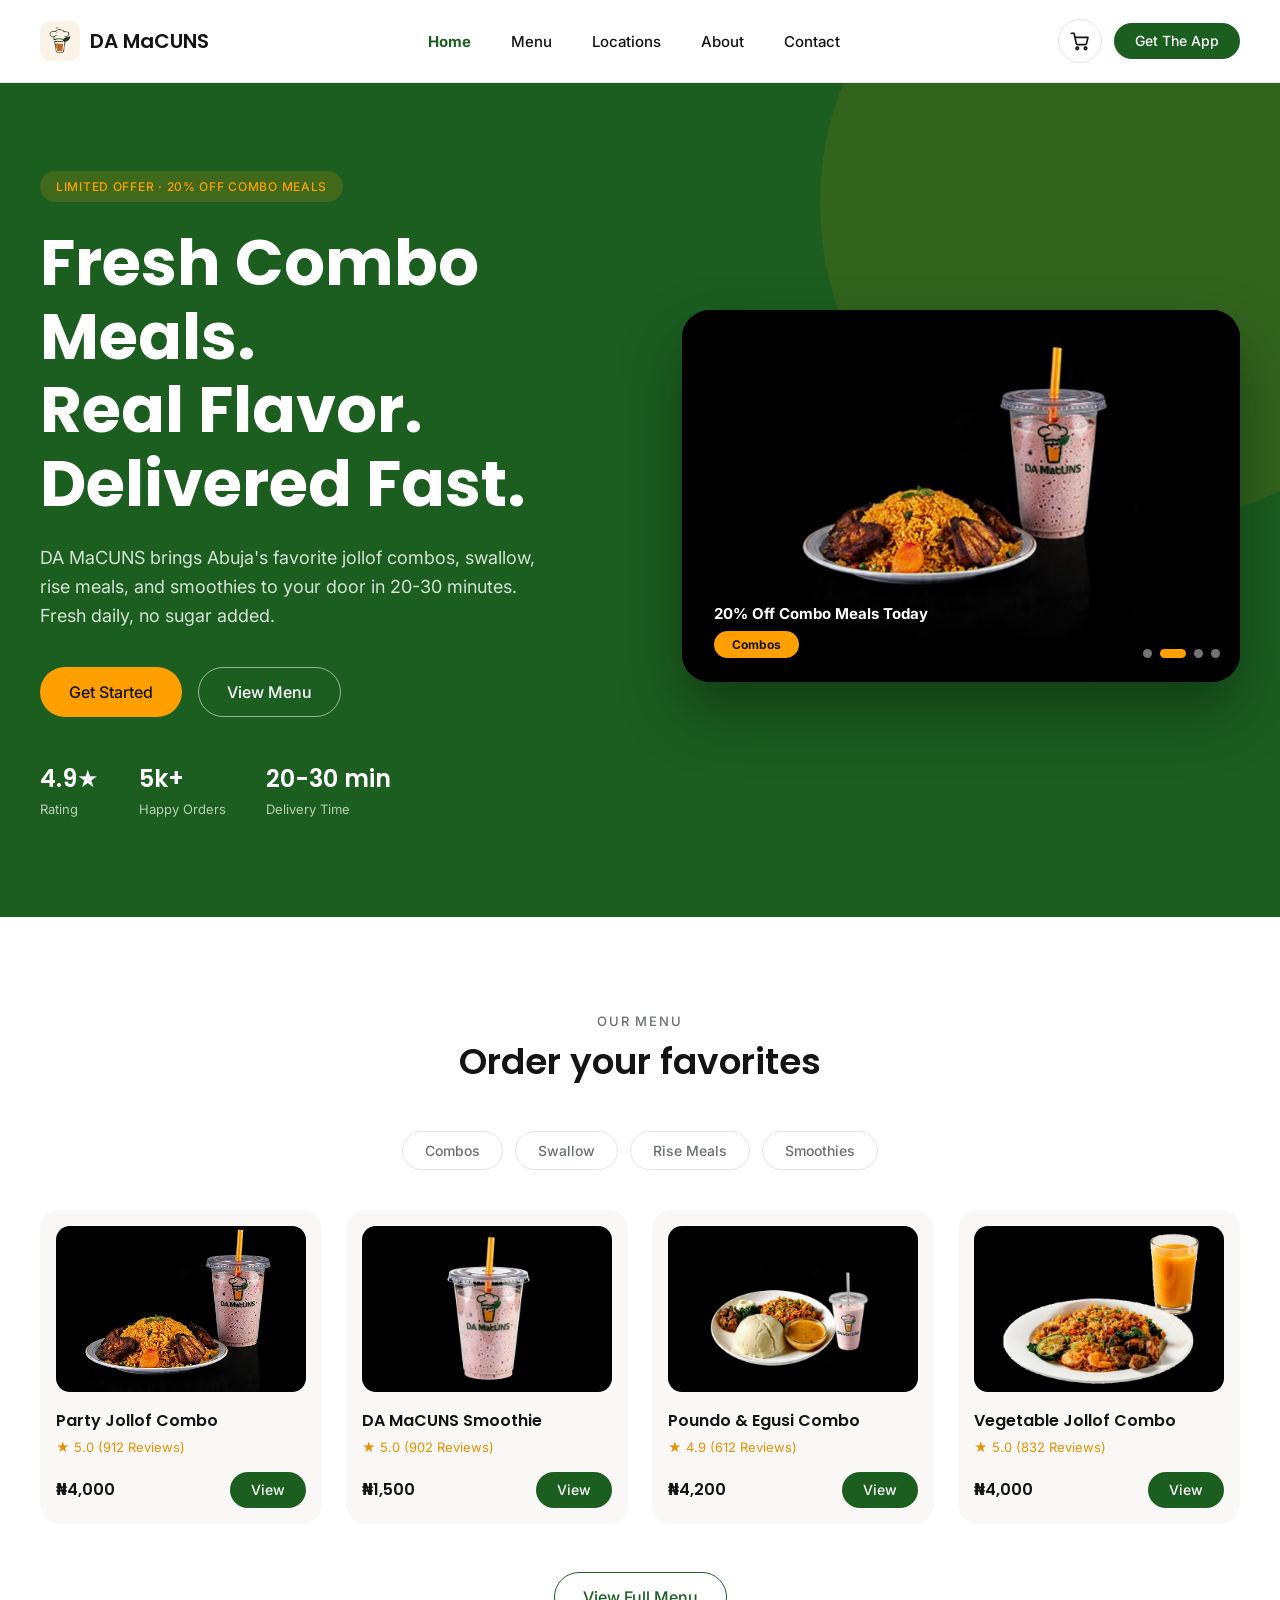
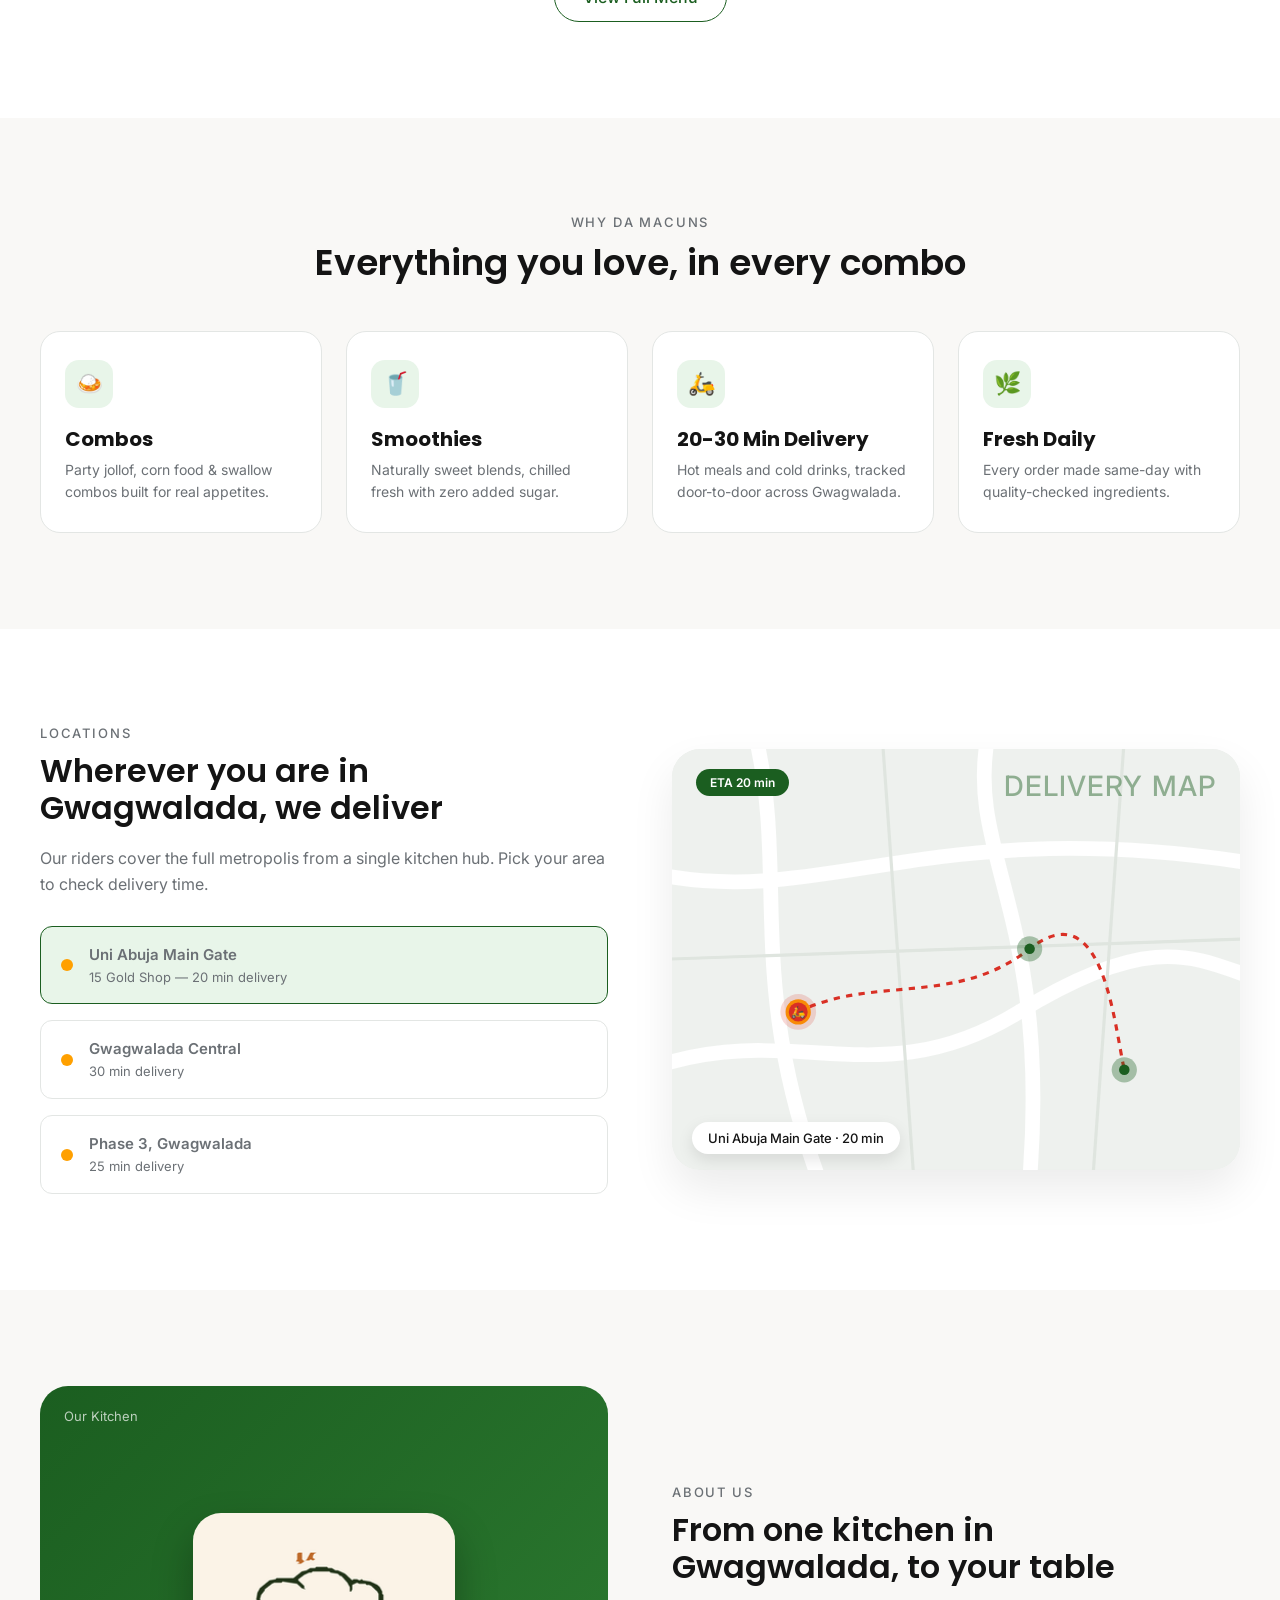
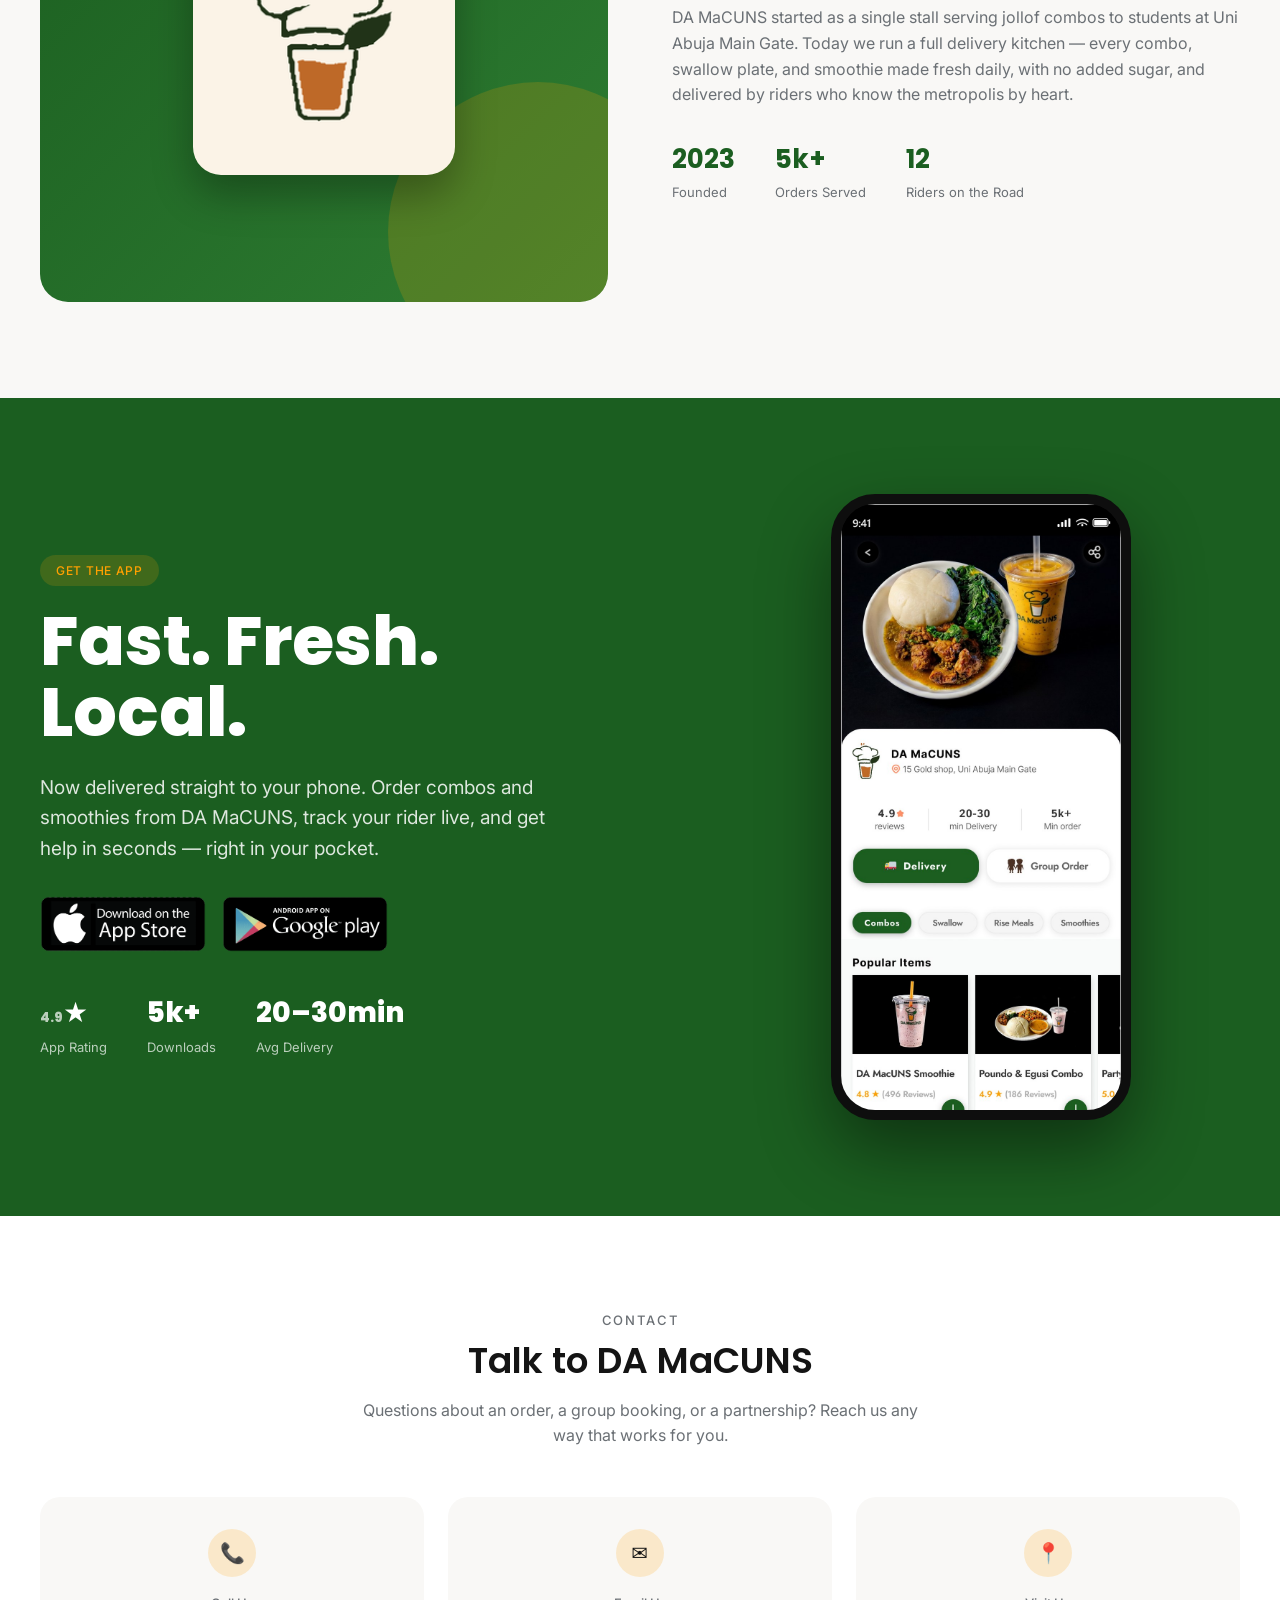
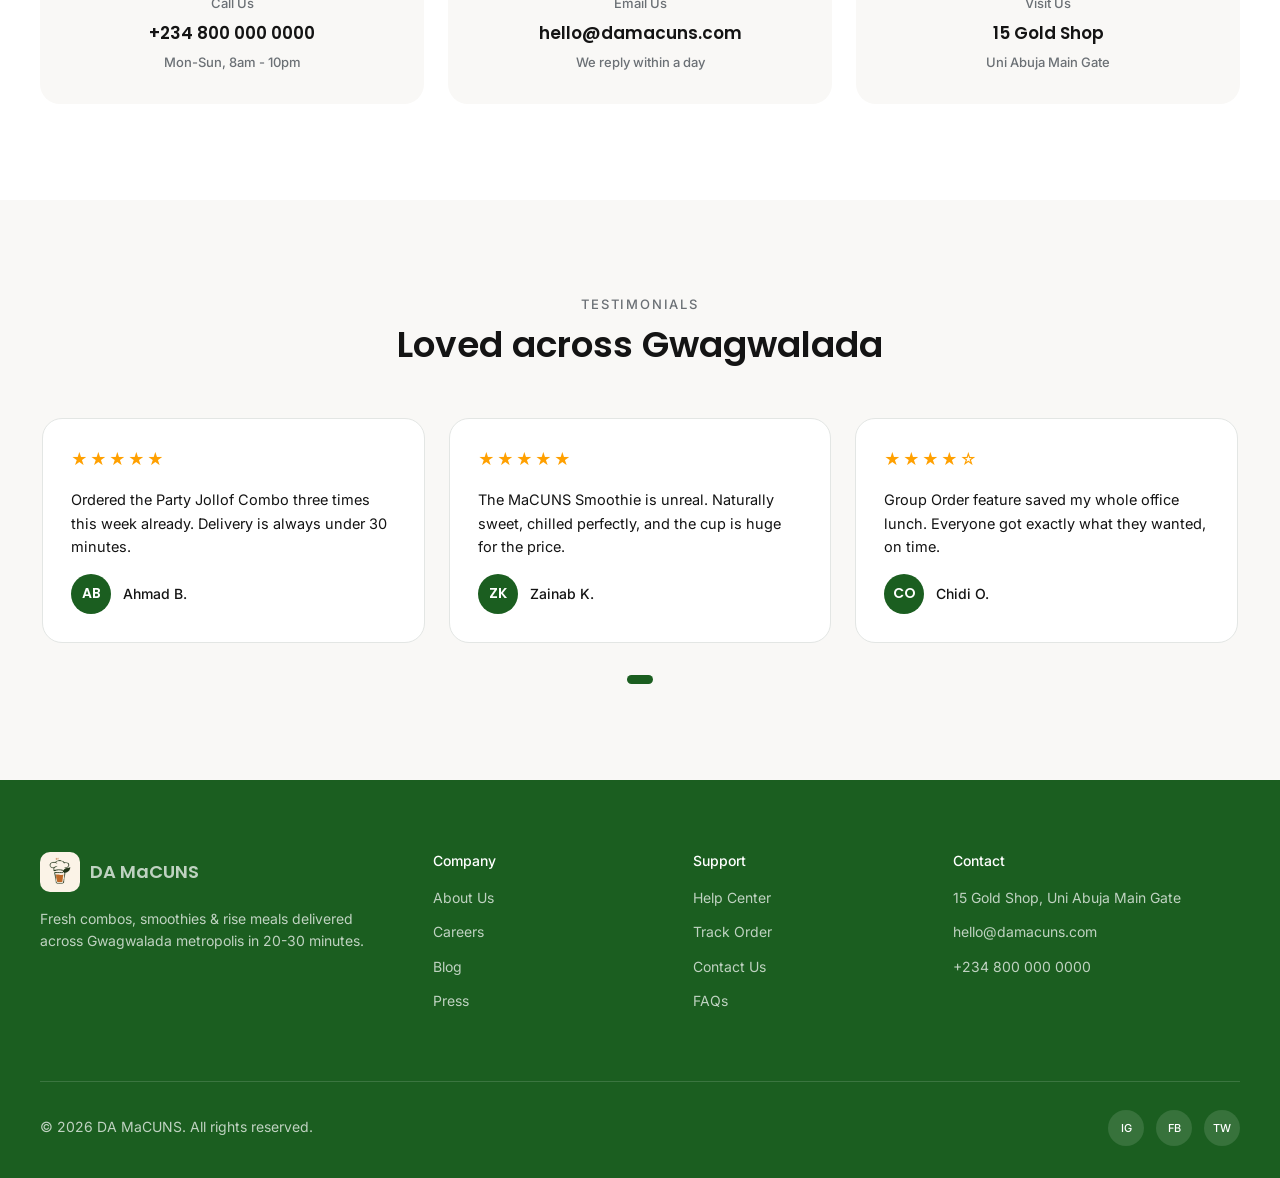
==== index.html @ 14125fd9 "DA MaCUNS Level 8 live website Co-Authored-By: Claude Opus 5.5 <noreply@anthropic.com>" ====
<!DOCTYPE html>
<html lang="en">
<head>
  <meta charset="UTF-8">
  <meta name="viewport" content="width=device-width, initial-scale=1">
  <title>DA MaCUNS | Fresh Combos. Real Flavor. Delivered Fast.</title>
  <meta name="description" content="DA MaCUNS delivers jollof combos, swallow, rice meals and smoothies across Gwagwalada in 20-30 minutes.">
  <meta property="og:title" content="DA MaCUNS | Fresh Combos. Real Flavor. Delivered Fast.">
  <meta property="og:description" content="Campus and UniAbuja Gwagwalada food and smoothie delivery.">
  <meta property="og:image" content="images/og-share.png">
  <meta name="theme-color" content="#1B5E20">
  <link rel="icon" href="images/favicon.png">
  <link rel="preconnect" href="https://fonts.googleapis.com">
  <link rel="preconnect" href="https://fonts.gstatic.com" crossorigin>
  <link href="https://fonts.googleapis.com/css2?family=Inter:wght@400;500;600;700&family=Poppins:wght@500;600;700;800&display=swap" rel="stylesheet">
  <link rel="stylesheet" href="style.css">
</head>
<body>
<a class="skip-link" href="#main">Skip to content</a>

<header class="site-header">
  <div class="container nav">
    <a class="brand" href="index.html" aria-label="DA MaCUNS home"><img src="images/logo.png" alt="" width="40" height="40">DA MaCUNS</a>
    <nav aria-label="Main">
      <ul class="nav-links" id="nav-links">
        <li><a href="index.html" aria-current="page">Home</a></li>
        <li><a href="#menu">Menu</a></li>
        <li><a href="#locations">Locations</a></li>
        <li><a href="#about">About</a></li>
        <li><a href="#contact">Contact</a></li>
      </ul>
    </nav>
    <div class="nav-actions">
      <button class="icon-btn" data-open-cart aria-label="Open cart">
        <svg viewBox="0 0 24 24" fill="none" stroke="currentColor" stroke-width="1.8" stroke-linecap="round" stroke-linejoin="round" aria-hidden="true"><circle cx="9" cy="20" r="1.4"/><circle cx="18" cy="20" r="1.4"/><path d="M2.5 3.5h3l2.4 11.2a1.5 1.5 0 0 0 1.5 1.2h8.2a1.5 1.5 0 0 0 1.5-1.1L20.7 8H6.3"/></svg>
        <span class="cart-count" data-cart-count data-zero="true">0</span>
      </button>
      <a class="btn btn-primary btn-sm btn-nav" href="#get-app">Get The App</a>
      <button class="nav-toggle" id="nav-toggle" aria-label="Open menu" aria-expanded="false" aria-controls="nav-links"><span></span><span></span><span></span></button>
    </div>
  </div>
</header>

<main id="main">
  <!-- Hero -->
  <section class="hero" id="home" aria-labelledby="hero-title">
    <div class="container hero-inner">
      <div>
        <span class="tag">Limited offer · 20% off combo meals</span>
        <h1 id="hero-title">Fresh Combo Meals.<br>Real Flavor.<br>Delivered Fast.</h1>
        <p class="lead">DA MaCUNS brings Abuja's favorite jollof combos, swallow, rise meals, and smoothies to your door in 20-30 minutes. Fresh daily, no sugar added.</p>
        <div class="cta-row">
          <a class="btn btn-amber" href="#get-app">Get Started</a>
          <a class="btn btn-ghost" href="#menu">View Menu</a>
        </div>
        <div class="stats">
          <div class="stat"><strong>4.9★</strong><span>Rating</span></div>
          <div class="stat"><strong>5k+</strong><span>Happy Orders</span></div>
          <div class="stat"><strong>20-30 min</strong><span>Delivery Time</span></div>
        </div>
      </div>
      <div class="hero-visual hero-slider" id="hero-slider" aria-roledescription="carousel" aria-label="Featured combo meals">
        <img class="slide is-active" src="images/hero-plate-clean.jpg" alt="Poundo and egusi with a DA MaCUNS smoothie" width="1184" height="830">
        <img class="slide" src="images/hero-slide-party-jollof.jpg" alt="Party jollof with a DA MaCUNS smoothie" width="1072" height="640">
        <img class="slide" src="images/hero-slide-poundo-egusi.jpg" alt="Poundo and egusi combo with a DA MaCUNS smoothie" width="1072" height="640">
        <img class="slide" src="images/hero-slide-veg-jollof.jpg" alt="Vegetable jollof with orange juice" width="1072" height="640">
        <div class="hero-caption"><strong>20% Off Combo Meals Today</strong><a class="chip-amber" href="#menu">Combos</a></div>
        <div class="hero-dots" role="group" aria-label="Choose slide"><button type="button" aria-label="Slide 1"></button><button type="button" aria-label="Slide 2"></button><button type="button" aria-label="Slide 3"></button><button type="button" aria-label="Slide 4"></button></div>
      </div>
    </div>
  </section>

  <!-- Order your favorites -->
  <section class="section" id="menu" aria-labelledby="menu-title">
    <div class="container">
      <div class="section-head reveal">
        <p class="eyebrow">Our menu</p>
        <h2 class="section-title" id="menu-title">Order your favorites</h2>
      </div>
      <div class="pills" role="group" aria-label="Filter menu by category">
        <button class="pill" data-filter="combos" aria-pressed="false">Combos</button>
        <button class="pill" data-filter="swallow" aria-pressed="false">Swallow</button>
        <button class="pill" data-filter="rice" aria-pressed="false">Rise Meals</button>
        <button class="pill" data-filter="smoothies" aria-pressed="false">Smoothies</button>
      </div>
      <div class="grid-4" id="menu-grid">
        <article class="card reveal" data-id="party-jollof">
          <div class="card-photo"><img src="images/party-jollof.jpg" alt="Party Jollof Combo" loading="lazy"></div>
          <h3>Party Jollof Combo</h3><span class="rating">5.0 (912 Reviews)</span>
          <div class="card-foot"><span class="price">₦4,000</span><button class="btn btn-primary btn-sm" data-view="party-jollof">View</button></div>
        </article>
        <article class="card reveal" data-id="smoothie">
          <div class="card-photo"><img src="images/smoothie.jpg" alt="DA MaCUNS Smoothie" loading="lazy"></div>
          <h3>DA MaCUNS Smoothie</h3><span class="rating">5.0 (902 Reviews)</span>
          <div class="card-foot"><span class="price">₦1,500</span><button class="btn btn-primary btn-sm" data-view="smoothie">View</button></div>
        </article>
        <article class="card reveal" data-id="poundo-egusi">
          <div class="card-photo"><img src="images/poundo-egusi.jpg" alt="Poundo and Egusi Combo" loading="lazy"></div>
          <h3>Poundo &amp; Egusi Combo</h3><span class="rating">4.9 (612 Reviews)</span>
          <div class="card-foot"><span class="price">₦4,200</span><button class="btn btn-primary btn-sm" data-view="poundo-egusi">View</button></div>
        </article>
        <article class="card reveal" data-id="veg-jollof">
          <div class="card-photo"><img src="images/vegetable-jollof-orange-juice.jpg" alt="Vegetable Jollof Combo" loading="lazy"></div>
          <h3>Vegetable Jollof Combo</h3><span class="rating">5.0 (832 Reviews)</span>
          <div class="card-foot"><span class="price">₦4,000</span><button class="btn btn-primary btn-sm" data-view="veg-jollof">View</button></div>
        </article>
        <article class="card extra" data-id="orange-smoothie" hidden>
          <div class="card-photo"><img src="images/orange-smoothie-placeholder.jpg" alt="DA Orange Smoothie" loading="lazy"></div>
          <h3>DA Orange Smoothie</h3><span class="rating">4.6 (580 Reviews)</span>
          <div class="card-foot"><span class="price">₦1,500</span><button class="btn btn-primary btn-sm" data-view="orange-smoothie">View</button></div>
        </article>
        <article class="card extra" data-id="smoothie-3000" hidden>
          <div class="card-photo"><img src="images/smoothie.jpg" alt="DA MaCUNS Smoothie" loading="lazy"></div>
          <h3>DA MaCUNS Smoothie</h3><span class="rating">5.0 (901 Reviews)</span>
          <div class="card-foot"><span class="price">₦3,000</span><button class="btn btn-primary btn-sm" data-view="smoothie-3000">View</button></div>
        </article>
      </div>
      <p class="empty" id="empty" hidden>No items in this category here. See the full menu for everything we serve.</p>
      <div class="more-row"><button class="btn btn-outline" id="view-all" type="button" aria-expanded="false">View Full Menu</button> <a class="btn btn-primary" id="go-menu" href="menu.html" hidden>Open Menu Page</a></div>
    </div>
  </section>

  <!-- Why DA MaCUNS -->
  <section class="section section-alt" id="why" aria-labelledby="why-title">
    <div class="container">
      <div class="section-head reveal">
        <p class="eyebrow">Why DA MaCUNS</p>
        <h2 class="section-title" id="why-title">Everything you love, in every combo</h2>
      </div>
      <div class="grid-4">
        <article class="feature reveal"><div class="icon" aria-hidden="true">🍛</div><h3>Combos</h3><p>Party jollof, corn food &amp; swallow combos built for real appetites.</p></article>
        <article class="feature reveal"><div class="icon" aria-hidden="true">🥤</div><h3>Smoothies</h3><p>Naturally sweet blends, chilled fresh with zero added sugar.</p></article>
        <article class="feature reveal"><div class="icon" aria-hidden="true">🛵</div><h3>20-30 Min Delivery</h3><p>Hot meals and cold drinks, tracked door-to-door across Gwagwalada.</p></article>
        <article class="feature reveal"><div class="icon" aria-hidden="true">🌿</div><h3>Fresh Daily</h3><p>Every order made same-day with quality-checked ingredients.</p></article>
      </div>
    </div>
  </section>

  <!-- Locations -->
  <section class="section" id="locations" aria-labelledby="loc-title">
    <div class="container split">
      <div class="reveal">
        <p class="eyebrow left">Locations</p>
        <h2 id="loc-title">Wherever you are in<br>Gwagwalada, we deliver</h2>
        <p class="copy">Our riders cover the full metropolis from a single kitchen hub. Pick your area to check delivery time.</p>
        <div class="zones" role="group" aria-label="Delivery areas">
          <button class="zone is-active" data-zone="1"><span class="dot"></span><span><strong>Uni Abuja Main Gate</strong><span>15 Gold Shop — 20 min delivery</span></span></button>
          <button class="zone" data-zone="2"><span class="dot"></span><span><strong>Gwagwalada Central</strong><span>30 min delivery</span></span></button>
          <button class="zone" data-zone="3"><span class="dot"></span><span><strong>Phase 3, Gwagwalada</strong><span>25 min delivery</span></span></button>
        </div>
      </div>
      <!-- REPLACE: this illustrated map with the delivery-map photo from Figma if you want the exact image -->
      <div class="map reveal" role="img" aria-label="Illustrated delivery map with three delivery areas">
        <svg viewBox="0 0 540 400" preserveAspectRatio="xMidYMid slice">
          <rect width="540" height="400" fill="#eef1ee"/>
          <g stroke="#fff" stroke-width="14" fill="none" stroke-linecap="round"><path d="M-10 300 C120 260 200 330 330 250 S500 200 560 220"/><path d="M80 -10 C110 120 70 220 140 410"/><path d="M300 -10 C280 100 360 160 340 410"/><path d="M-10 120 C150 150 250 60 560 110"/></g>
          <g stroke="#dfe5df" stroke-width="3" fill="none"><path d="M-10 200 L560 180"/><path d="M200 -10 L230 410"/><path d="M430 -10 L400 410"/></g>
          <path d="M120 250 C190 215 270 245 340 190 S420 260 430 305" stroke="#d93025" stroke-width="3" fill="none" stroke-dasharray="6 6"/>
          <g>
            <g class="pin" data-pin="1" transform="translate(120 250)"><circle r="12" fill="#FFA000"/><circle r="5" fill="#fff"/></g>
            <g class="pin" data-pin="2" transform="translate(340 190)"><circle r="12" fill="#1B5E20" opacity=".35"/><circle r="5" fill="#1B5E20"/></g>
            <g class="pin" data-pin="3" transform="translate(430 305)"><circle r="12" fill="#1B5E20" opacity=".35"/><circle r="5" fill="#1B5E20"/></g>
          </g>
          <g class="rider" id="rider" transform="translate(120 250)"><circle r="17" fill="#d93025" opacity=".18"/><circle r="9" fill="#d93025"/><text y="4" text-anchor="middle" font-size="11" fill="#fff">🛵</text></g>
        </svg>
        <span class="map-label">DELIVERY MAP</span>
        <span class="map-note" id="map-note">Uni Abuja Main Gate · 20 min</span>
        <span class="map-eta" id="map-eta">ETA 20 min</span>
      </div>
    </div>
  </section>

  <!-- About -->
  <section class="section section-alt" id="about" aria-labelledby="about-title">
    <div class="container split">
      <!-- REPLACE: this block with the kitchen photo from Figma (save as images/kitchen.jpg and use <img>) -->
      <div class="about-art reveal"><small>Our Kitchen</small><img src="images/logo.png" alt="DA MaCUNS logo"></div>
      <div class="reveal" data-count-wrap>
        <p class="eyebrow left">About us</p>
        <h2 id="about-title">From one kitchen in<br>Gwagwalada, to your table</h2>
        <p class="copy">DA MaCUNS started as a single stall serving jollof combos to students at Uni Abuja Main Gate. Today we run a full delivery kitchen — every combo, swallow plate, and smoothie made fresh daily, with no added sugar, and delivered by riders who know the metropolis by heart.</p>
        <div class="about-stats">
          <div><strong data-count="2023" data-from="2000">2023</strong><span>Founded</span></div>
          <div><strong data-count="5" data-suffix="k+">5k+</strong><span>Orders Served</span></div>
          <div><strong data-count="12">12</strong><span>Riders on the Road</span></div>
        </div>
      </div>
    </div>
  </section>

  <!-- Get the app -->
  <section class="app" id="get-app" aria-labelledby="app-title">
    <div class="container app-inner">
      <div data-count-wrap class="reveal">
        <span class="tag">Get the app</span>
        <h2 id="app-title">Fast. Fresh.<br>Local.</h2>
        <p class="lead">Now delivered straight to your phone. Order combos and smoothies from DA MaCUNS, track your rider live, and get help in seconds — right in your pocket.</p>
        <div class="badges">
          <a href="#get-app" data-toast="The DA MaCUNS app is launching soon. Place your order on the website for now." aria-label="Download on the App Store"><img src="images/badge-appstore.png" alt="Download on the App Store"></a>
          <a href="#get-app" data-toast="The DA MaCUNS app is launching soon. Place your order on the website for now." aria-label="Get it on Google Play"><img src="images/badge-googleplay.png" alt="Get it on Google Play"></a>
        </div>
        <div class="stats">
          <div class="stat"><strong><span data-count="4.9">4.9</span>★</strong><span>App Rating</span></div>
          <div class="stat"><strong data-count="5" data-suffix="k+">5k+</strong><span>Downloads</span></div>
          <div class="stat"><strong>20–30min</strong><span>Avg Delivery</span></div>
        </div>
      </div>
      <!-- REPLACE: images/app-screen.jpg with the "phone in hand" mockup from Figma if preferred -->
      <div class="phone reveal"><img src="images/app-screen.jpg" alt="DA MaCUNS app: restaurant screen" width="780" height="1688" loading="lazy"></div>
    </div>
  </section>

  <!-- Contact -->
  <section class="section" id="contact" aria-labelledby="contact-title">
    <div class="container">
      <div class="section-head reveal">
        <p class="eyebrow">Contact</p>
        <h2 class="section-title" id="contact-title">Talk to DA MaCUNS</h2>
        <p class="lede">Questions about an order, a group booking, or a partnership? Reach us any way that works for you.</p>
      </div>
      <div class="grid-3">
        <article class="contact-card reveal"><div class="icon" aria-hidden="true">📞</div><small>Call Us</small><a href="tel:+2348000000000">+234 800 000 0000</a><small>Mon-Sun, 8am - 10pm</small></article>
        <article class="contact-card reveal"><div class="icon" aria-hidden="true">✉️</div><small>Email Us</small><a href="mailto:hello@damacuns.com">hello@damacuns.com</a><small>We reply within a day</small></article>
        <article class="contact-card reveal"><div class="icon" aria-hidden="true">📍</div><small>Visit Us</small><a href="https://www.google.com/maps/search/?api=1&amp;query=Uni+Abuja+Main+Gate+Gwagwalada" target="_blank" rel="noopener">15 Gold Shop</a><small>Uni Abuja Main Gate</small></article>
      </div>
    </div>
  </section>

  <!-- Testimonials -->
  <section class="section section-alt" id="reviews" aria-labelledby="rev-title">
    <div class="container">
      <div class="section-head reveal">
        <p class="eyebrow">Testimonials</p>
        <h2 class="section-title" id="rev-title">Loved across Gwagwalada</h2>
      </div>
      <div class="carousel">
        <div class="track" id="track" tabindex="0" aria-label="Customer reviews">
          <figure class="review" style="margin:0"><div class="stars" aria-label="5 out of 5 stars">★★★★★</div><p>Ordered the Party Jollof Combo three times this week already. Delivery is always under 30 minutes.</p><figcaption class="who"><span class="avatar">AB</span>Ahmad B.</figcaption></figure>
          <figure class="review" style="margin:0"><div class="stars" aria-label="5 out of 5 stars">★★★★★</div><p>The MaCUNS Smoothie is unreal. Naturally sweet, chilled perfectly, and the cup is huge for the price.</p><figcaption class="who"><span class="avatar">ZK</span>Zainab K.</figcaption></figure>
          <figure class="review" style="margin:0"><div class="stars" aria-label="4 out of 5 stars">★★★★☆</div><p>Group Order feature saved my whole office lunch. Everyone got exactly what they wanted, on time.</p><figcaption class="who"><span class="avatar">CO</span>Chidi O.</figcaption></figure>
        </div>
        <div class="dots" id="dots"></div>
      </div>
    </div>
  </section>
</main>

<footer class="site-footer">
  <div class="container">
    <div class="footer-grid">
      <div>
        <a class="brand" href="index.html"><img src="images/logo.png" alt="" width="40" height="40">DA MaCUNS</a>
        <p>Fresh combos, smoothies &amp; rise meals delivered across Gwagwalada metropolis in 20-30 minutes.</p>
      </div>
      <div><h4>Company</h4><ul><li><a href="#about">About Us</a></li><li><a href="mailto:hello@damacuns.com?subject=Careers%20at%20DA%20MaCUNS">Careers</a></li><li><a href="#" data-toast="Our blog is coming soon.">Blog</a></li><li><a href="mailto:hello@damacuns.com?subject=Press%20enquiry">Press</a></li></ul></div>
      <div><h4>Support</h4><ul><li><a href="#" data-open-faq>Help Center</a></li><li><a href="#get-app" data-toast="Live order tracking is available in the app.">Track Order</a></li><li><a href="#contact">Contact Us</a></li><li><a href="#" data-open-faq>FAQs</a></li></ul></div>
      <div><h4>Contact</h4><ul><li>15 Gold Shop, Uni Abuja Main Gate</li><li><a href="mailto:hello@damacuns.com">hello@damacuns.com</a></li><li><a href="tel:+2348000000000">+234 800 000 0000</a></li></ul></div>
    </div>
    <div class="footer-bottom">
      <p>© 2026 DA MaCUNS. All rights reserved.</p>
      <div class="social" aria-label="Social media">
        <a href="#" data-toast="Our Instagram page launches with the app." aria-label="Instagram">IG</a>
        <a href="#" data-toast="Our Facebook page launches with the app." aria-label="Facebook">FB</a>
        <a href="#" data-toast="Our Twitter page launches with the app." aria-label="Twitter">TW</a>
      </div>
    </div>
  </div>
</footer>

<!-- Overlay, cart drawer, modals -->
<div class="overlay" id="overlay"></div>

<aside class="drawer" id="cart-drawer" aria-label="Your cart">
  <div class="drawer-head"><h2>Your cart</h2><button class="close-btn" data-close aria-label="Close cart">×</button></div>
  <div class="drawer-body" id="cart-body"></div>
  <div class="drawer-foot">
    <div class="row"><span>Subtotal</span><span id="cart-subtotal">₦0</span></div>
    <div class="row total"><span>Total</span><span id="cart-total">₦0</span></div>
    <button class="btn btn-primary btn-block" id="checkout-btn" disabled>Checkout</button>
    <a class="btn btn-outline btn-block" href="menu.html">Keep browsing</a>
  </div>
</aside>

<div class="modal" id="quick-view" role="dialog" aria-modal="true" aria-labelledby="qv-name">
  <button class="close-btn" data-close aria-label="Close">×</button>
  <div class="quick-photo"><img id="qv-img" src="" alt=""></div>
  <h2 id="qv-name"></h2><p class="sub" id="qv-rating"></p>
  <div class="quick-row"><span class="price" id="qv-price"></span>
    <div class="stepper" role="group" aria-label="Quantity"><button id="qv-dec" aria-label="Decrease">−</button><output id="qv-qty">1</output><button id="qv-inc" aria-label="Increase">+</button></div></div>
  <button class="btn btn-primary btn-block" id="qv-add">Add to Cart</button>
</div>

<div class="modal" id="checkout-modal" role="dialog" aria-modal="true" aria-labelledby="co-title">
  <button class="close-btn" data-close aria-label="Close">×</button>
  <form id="co-form" novalidate>
    <h2 id="co-title">Checkout</h2><p class="sub" id="co-summary"></p>
    <p class="notice">Demo checkout for the capstone: no payment is taken and no real order is placed.</p>
    <div class="field"><label for="co-name">Full name</label><input id="co-name" autocomplete="name" placeholder="Your name"><span class="err"></span></div>
    <div class="field"><label for="co-phone">Phone number</label><input id="co-phone" type="tel" autocomplete="tel" placeholder="+234 ..."><span class="err"></span></div>
    <div class="field"><label for="co-area">Delivery area</label><select id="co-area"><option value="">Choose your area</option><option value="1">Uni Abuja Main Gate</option><option value="2">Gwagwalada Central</option><option value="3">Phase 3, Gwagwalada</option></select><span class="err"></span></div>
    <button class="btn btn-primary btn-block" type="submit">Place order</button>
  </form>
  <div class="success" id="co-success" hidden>
    <div class="big" aria-hidden="true">✓</div>
    <h2>Order placed</h2>
    <p class="sub">Order <strong id="co-order"></strong> · <span id="co-paid"></span><br>Estimated delivery: <strong id="co-eta"></strong></p>
    <button class="btn btn-primary btn-block" data-close>Done</button>
  </div>
</div>

<div class="modal faq" id="faq-modal" role="dialog" aria-modal="true" aria-labelledby="faq-title">
  <button class="close-btn" data-close aria-label="Close">×</button>
  <h2 id="faq-title">Help &amp; FAQs</h2>
  <details open><summary>How fast is delivery?</summary><p>Orders arrive in 20-30 minutes across Gwagwalada.</p></details>
  <details><summary>Where do you deliver?</summary><p>Uni Abuja Main Gate (20 min), Gwagwalada Central (30 min) and Phase 3, Gwagwalada (25 min).</p></details>
  <details><summary>When are you open?</summary><p>Every day, 8am to 10pm.</p></details>
  <details><summary>How do I reach you?</summary><p>Call +234 800 000 0000 or email hello@damacuns.com. We reply within a day.</p></details>
</div>

<div class="toast" id="toast" role="status" aria-live="polite"></div>
<script src="script.js"></script>
</body>
</html>
---- style.css ----
/* DA MaCUNS website styles
   Design tokens come from the style guide: website = Poppins (headings) + Inter (body). */
:root {
  --green: #1B5E20;
  --green-dark: #154d19;
  --amber: #FFA000;
  --amber-dark: #e69100;
  --mint: #E8F5E9;
  --ink: #141414;
  --grey: #6B7075;
  --line: #E3E6E4;
  --card: #F9F8F6;
  --white: #FFFFFF;
  --radius: 16px;
  --radius-sm: 12px;
  --max: 1200px;
  --font-head: "Poppins", system-ui, sans-serif;
  --font-body: "Inter", system-ui, sans-serif;
}

*, *::before, *::after { box-sizing: border-box; }
html { scroll-behavior: smooth; scroll-padding-top: 90px; }
body { margin: 0; font-family: var(--font-body); color: var(--ink); background: var(--white); line-height: 1.6; -webkit-font-smoothing: antialiased; }
img { max-width: 100%; display: block; }
a { color: inherit; text-decoration: none; }
h1, h2, h3, h4 { font-family: var(--font-head); line-height: 1.15; margin: 0; }
p { margin: 0; }
ul { margin: 0; padding: 0; list-style: none; }
.container { width: min(100% - 48px, var(--max)); margin-inline: auto; }
.skip-link { position: absolute; left: -999px; top: 8px; background: var(--amber); color: var(--ink); padding: 8px 14px; border-radius: 8px; z-index: 200; }
.skip-link:focus { left: 8px; }
:focus-visible { outline: 3px solid var(--amber); outline-offset: 3px; }

/* ---------- Buttons (reused everywhere) ---------- */
.btn { display: inline-flex; align-items: center; justify-content: center; gap: 8px; font: 500 16px/1 var(--font-body); padding: 16px 28px; border-radius: 999px; border: 1.5px solid transparent; cursor: pointer; transition: transform .15s ease, background .2s ease, color .2s ease, border-color .2s ease; }
.btn:hover { transform: translateY(-2px); }
.btn-primary { background: var(--green); color: var(--white); }
.btn-primary:hover { background: var(--green-dark); }
.btn-amber { background: var(--amber); color: var(--ink); }
.btn-amber:hover { background: var(--amber-dark); }
.btn-ghost { background: transparent; color: var(--white); border-color: rgba(255,255,255,.55); }
.btn-ghost:hover { background: rgba(255,255,255,.12); }
.btn-outline { background: transparent; color: var(--green); border-color: var(--green); }
.btn-outline:hover { background: var(--green); color: var(--white); }
.btn-sm { padding: 10px 20px; font-size: 14px; }

/* ---------- Header ---------- */
.site-header { position: sticky; top: 0; z-index: 100; background: var(--white); border-bottom: 1px solid var(--line); }
.nav { display: flex; align-items: center; justify-content: space-between; height: 82px; gap: 24px; }
.brand { display: flex; align-items: center; gap: 10px; font: 600 20px var(--font-head); }
.brand img { width: 40px; height: 40px; border-radius: 10px; }
.nav-links { display: flex; gap: 40px; font: 500 15px var(--font-body); }
.nav-links a { color: var(--ink); padding: 6px 0; border-bottom: 2px solid transparent; }
.nav-links a:hover { color: var(--green); }
.nav-links a[aria-current="page"] { color: var(--green); font-weight: 700; }
.nav-toggle { display: none; background: none; border: 0; padding: 10px; cursor: pointer; }
.nav-toggle span { display: block; width: 24px; height: 2px; background: var(--ink); margin: 5px 0; transition: transform .2s, opacity .2s; }
.cart-pill { position: relative; display: none; }
.cart-count { display: inline-flex; min-width: 22px; height: 22px; align-items: center; justify-content: center; background: var(--amber); color: var(--ink); border-radius: 999px; font: 700 12px var(--font-body); padding: 0 6px; margin-left: 6px; }

/* ---------- Hero ---------- */
.hero { background: var(--green); color: var(--white); position: relative; overflow: hidden; }
.hero::after { content: ""; position: absolute; right: -180px; top: -200px; width: 640px; height: 640px; border-radius: 50%; background: rgba(255,160,0,.10); }
.hero-inner { display: grid; grid-template-columns: 1.05fr 1fr; gap: 56px; align-items: center; padding: 88px 0 96px; position: relative; z-index: 1; }
.tag { display: inline-block; font: 500 12px var(--font-body); letter-spacing: .06em; text-transform: uppercase; color: var(--amber); background: rgba(255,160,0,.16); padding: 8px 16px; border-radius: 999px; margin-bottom: 24px; }
.hero h1 { font-size: clamp(40px, 5.4vw, 64px); font-weight: 700; }
.hero p.lead { font-size: 18px; color: rgba(255,255,255,.82); margin: 24px 0 36px; max-width: 520px; }
.cta-row { display: flex; flex-wrap: wrap; gap: 16px; }
.stats { display: flex; gap: 40px; margin-top: 44px; }
.stat strong { display: block; font: 600 24px var(--font-head); }
.stat span { font-size: 13px; color: rgba(255,255,255,.7); }
.hero-visual { position: relative; border-radius: 28px; overflow: hidden; box-shadow: 0 30px 60px rgba(0,0,0,.35); background: #000; }
.hero-visual img { width: 100%; aspect-ratio: 1.45; object-fit: cover; }
.hero-caption { position: absolute; left: 20px; bottom: 20px; right: 20px; background: linear-gradient(180deg, transparent, rgba(0,0,0,.65)); padding: 28px 12px 4px; display: flex; flex-direction: column; align-items: flex-start; gap: 8px; }
.hero-caption strong { font: 700 15px var(--font-body); }
.chip-amber { background: var(--amber); color: var(--ink); font: 700 12px var(--font-body); padding: 6px 18px; border-radius: 999px; }

/* ---------- Sections ---------- */
section { position: relative; }
.section { padding: 96px 0; }
.section-alt { background: var(--card); }
.eyebrow { font: 500 13px var(--font-body); letter-spacing: .14em; text-transform: uppercase; color: var(--grey); text-align: center; margin-bottom: 12px; }
.section-title { font-size: clamp(28px, 3.2vw, 36px); font-weight: 600; text-align: center; max-width: 720px; margin-inline: auto; }
.section-head { margin-bottom: 48px; }
.left { text-align: left; margin-inline: 0; }

/* pills */
.pills { display: flex; flex-wrap: wrap; justify-content: center; gap: 12px; margin-bottom: 40px; }
.pill { font: 500 14px var(--font-body); padding: 10px 22px; border-radius: 999px; border: 1.5px solid var(--line); background: var(--white); color: var(--grey); cursor: pointer; transition: all .2s; }
.pill:hover { border-color: var(--green); color: var(--green); }
.pill.is-active, .pill[aria-pressed="true"] { background: var(--green); border-color: var(--green); color: var(--white); }

/* product cards */
.grid-4 { display: grid; grid-template-columns: repeat(4, 1fr); gap: 24px; }
.grid-3 { display: grid; grid-template-columns: repeat(3, 1fr); gap: 24px; }
.card { background: var(--card); border-radius: 20px; padding: 16px; display: flex; flex-direction: column; gap: 6px; transition: transform .2s, box-shadow .2s; }
.card:hover { transform: translateY(-4px); box-shadow: 0 14px 30px rgba(0,0,0,.08); }
.card-photo { background: #000; border-radius: 14px; overflow: hidden; aspect-ratio: 1.5; margin-bottom: 10px; }
.card-photo img { width: 100%; height: 100%; object-fit: cover; }
.card h3 { font-size: 16px; font-weight: 600; margin-top: 4px; }
.rating { font-size: 13px; color: var(--amber-dark); }
.rating::before { content: "★ "; }
.card-foot { display: flex; align-items: center; justify-content: space-between; margin-top: 8px; }
.price { font: 600 16px var(--font-head); }
.more-row { display: flex; justify-content: center; margin-top: 48px; }

/* features */
.feature { background: var(--white); border: 1px solid var(--line); border-radius: 20px; padding: 28px 24px; }
.feature .icon { width: 48px; height: 48px; border-radius: 14px; background: var(--mint); display: grid; place-items: center; font-size: 22px; margin-bottom: 20px; }
.feature h3 { font-size: 20px; margin-bottom: 8px; }
.feature p { color: var(--grey); font-size: 14px; }

/* locations */
.split { display: grid; grid-template-columns: 1fr 1fr; gap: 64px; align-items: center; }
.split h2 { font-size: clamp(28px, 3.2vw, 32px); font-weight: 600; }
.split p.copy { color: var(--grey); margin: 20px 0 28px; }
.zones { display: grid; gap: 16px; }
.zone { display: flex; align-items: center; gap: 16px; padding: 16px 20px; border: 1px solid var(--line); border-radius: var(--radius-sm); background: var(--white); text-align: left; width: 100%; font: inherit; cursor: pointer; transition: border-color .2s, background .2s; }
.zone:hover, .zone.is-active { border-color: var(--green); background: var(--mint); }
.dot { width: 12px; height: 12px; border-radius: 50%; background: var(--amber); flex: none; }
.zone strong { display: block; font-weight: 600; font-size: 15px; }
.zone span { font-size: 13px; color: var(--grey); }
.map { position: relative; border-radius: 28px; overflow: hidden; background: #eef1ee; aspect-ratio: 1.35; box-shadow: 0 20px 44px rgba(0,0,0,.08); }
.map svg { width: 100%; height: 100%; display: block; }
.map-label { position: absolute; top: 20px; right: 24px; font: 500 28px var(--font-body); color: var(--green); opacity: .45; letter-spacing: .04em; }
.map-note { position: absolute; left: 20px; bottom: 16px; background: var(--white); border-radius: 999px; padding: 8px 16px; font: 500 13px var(--font-body); box-shadow: 0 6px 16px rgba(0,0,0,.1); }

/* about */
.about-art { border-radius: 28px; aspect-ratio: 1.1; background: linear-gradient(135deg, var(--green), #2e7d32); display: grid; place-items: center; position: relative; overflow: hidden; }
.about-art::after { content: ""; position: absolute; width: 300px; height: 300px; border-radius: 50%; background: rgba(255,160,0,.18); right: -80px; bottom: -80px; }
.about-art img { width: 46%; border-radius: 28px; box-shadow: 0 20px 40px rgba(0,0,0,.3); position: relative; z-index: 1; }
.about-art small { position: absolute; left: 24px; top: 20px; color: rgba(255,255,255,.7); font-size: 13px; z-index: 1; }
.about-stats { display: flex; gap: 40px; margin-top: 32px; }
.about-stats strong { display: block; font: 700 26px var(--font-head); color: var(--green); }
.about-stats span { font-size: 13px; color: var(--grey); }

/* get the app */
.app { background: var(--green); color: var(--white); overflow: hidden; }
.app-inner { display: grid; grid-template-columns: 1.1fr .9fr; gap: 48px; align-items: center; padding-block: 96px; }
.app .tag { margin-bottom: 20px; }
.app h2 { font: 800 clamp(44px, 6vw, 68px)/1.05 var(--font-head); }
.app p.lead { margin: 24px 0 32px; font-size: 19px; color: rgba(255,255,255,.85); max-width: 520px; }
.badges { display: flex; flex-wrap: wrap; gap: 16px; }
.badges img { height: 56px; width: auto; border-radius: 10px; transition: transform .15s; }
.badges a:hover img { transform: translateY(-3px); }
.app .stats { margin-top: 40px; }
.app .stats strong { font: 800 28px var(--font-head); }
.phone { width: min(300px, 70%); margin-inline: auto; border: 10px solid #0e0e0e; border-radius: 44px; overflow: hidden; box-shadow: 0 30px 70px rgba(0,0,0,.45); transform: rotate(4deg); background: #000; }

/* contact + testimonials */
.contact-card { text-align: center; background: var(--card); border-radius: 20px; padding: 32px 20px; }
.contact-card .icon { width: 48px; height: 48px; border-radius: 50%; background: rgba(255,160,0,.18); display: grid; place-items: center; margin: 0 auto 16px; font-size: 20px; }
.contact-card small { display: block; color: var(--grey); font-weight: 500; font-size: 13px; }
.contact-card a, .contact-card strong { display: block; font: 600 17px var(--font-head); margin: 6px 0; }
.contact-card a:hover { color: var(--green); }
.lede { text-align: center; color: var(--grey); max-width: 560px; margin: 16px auto 0; }
.review { background: var(--white); border: 1px solid var(--line); border-radius: 20px; padding: 28px; display: flex; flex-direction: column; gap: 16px; }
.stars { color: var(--amber); letter-spacing: 2px; }
.review p { font-size: 14.5px; }
.who { display: flex; align-items: center; gap: 12px; font: 500 14px var(--font-body); margin-top: auto; }
.avatar { width: 40px; height: 40px; border-radius: 50%; background: var(--green); color: var(--white); display: grid; place-items: center; font: 600 14px var(--font-head); }

/* footer */
.site-footer { background: var(--green); color: var(--white); padding: 72px 0 32px; }
.footer-grid { display: grid; grid-template-columns: 1.6fr 1fr 1fr 1.3fr; gap: 40px; }
.site-footer .brand { margin-bottom: 16px; font-size: 18px; }
.site-footer p, .site-footer li, .site-footer a { font-size: 14px; color: rgba(255,255,255,.72); }
.site-footer h4 { font: 500 14px var(--font-body); margin-bottom: 18px; color: var(--white); }
.site-footer li { margin-bottom: 12px; }
.site-footer a:hover { color: var(--amber); }
.footer-bottom { display: flex; justify-content: space-between; align-items: center; gap: 16px; margin-top: 56px; padding-top: 28px; border-top: 1px solid rgba(255,255,255,.14); }
.social { display: flex; gap: 12px; }
.social a { width: 36px; height: 36px; border-radius: 50%; background: rgba(255,255,255,.12); display: grid; place-items: center; font: 500 11px var(--font-body); color: var(--white); }
.social a:hover { background: var(--amber); color: var(--ink); }

/* Menu page */
.page-hero { background: var(--green); color: var(--white); padding: 56px 0 64px; }
.page-hero-inner { display: grid; grid-template-columns: 1.2fr 1fr; gap: 40px; align-items: center; }
.page-hero h1 { font-size: clamp(36px, 5vw, 56px); font-weight: 700; margin: 20px 0 12px; }
.page-hero p { color: rgba(255,255,255,.82); }
.search { display: flex; align-items: center; gap: 12px; background: var(--white); border-radius: 999px; padding: 4px 20px; }
.search input { flex: 1; border: 0; outline: 0; font: 400 15px var(--font-body); padding: 14px 0; background: transparent; }
.search-ico { color: var(--grey); }
.page-hero .stats { margin-top: 28px; gap: 32px; }
.toolbar { display: flex; align-items: center; justify-content: space-between; gap: 16px; margin-bottom: 32px; flex-wrap: wrap; }
.toolbar .pills { margin: 0 auto; }
.count { font-size: 14px; color: var(--grey); min-width: 90px; text-align: right; }
.empty { text-align: center; color: var(--grey); padding: 48px 0; }
.band { background: var(--green); color: var(--white); border-radius: 24px; padding: 40px 48px; display: flex; align-items: center; justify-content: space-between; gap: 32px; flex-wrap: wrap; margin-top: 72px; }
.band h2 { font-size: 28px; font-weight: 700; }
.band p { color: rgba(255,255,255,.8); font-size: 15px; margin-top: 4px; }
.toast { position: fixed; left: 50%; bottom: 28px; transform: translate(-50%, 24px); background: var(--ink); color: var(--white); padding: 14px 22px; border-radius: 999px; font: 500 14px var(--font-body); opacity: 0; pointer-events: none; transition: all .25s; z-index: 300; }
.toast.show { opacity: 1; transform: translate(-50%, 0); }

/* reveal on scroll */
.reveal { opacity: 0; transform: translateY(20px); transition: opacity .6s ease, transform .6s ease; }
.reveal.in { opacity: 1; transform: none; }
@media (prefers-reduced-motion: reduce) { html { scroll-behavior: auto; } .reveal { opacity: 1; transform: none; transition: none; } .btn, .card { transition: none; } }

/* ---------- Tablet ---------- */
@media (max-width: 1024px) {
  .grid-4 { grid-template-columns: repeat(2, 1fr); }
  .footer-grid { grid-template-columns: 1fr 1fr; }
  .hero-inner, .split, .app-inner, .page-hero-inner { grid-template-columns: 1fr; gap: 40px; }
  .hero-inner { padding: 64px 0; }
  .split .order-last { order: 2; }
  .phone { transform: none; }
}
/* ---------- Mobile ---------- */
@media (max-width: 720px) {
  .container { width: min(100% - 32px, var(--max)); }
  .nav { height: 70px; }
  .nav-toggle { display: block; }
  .nav-links { position: absolute; left: 0; right: 0; top: 70px; flex-direction: column; gap: 0; background: var(--white); border-bottom: 1px solid var(--line); padding: 8px 16px 20px; display: none; }
  .nav-links.open { display: flex; }
  .nav-links a { padding: 14px 4px; border-bottom: 1px solid var(--line); }
  .nav .btn-nav { display: none; }
  .section { padding: 64px 0; }
  .grid-3, .grid-4 { grid-template-columns: 1fr; }
  .stats { gap: 24px; flex-wrap: wrap; }
  .footer-grid { grid-template-columns: 1fr; }
  .footer-bottom { flex-direction: column; align-items: flex-start; }
  .band { padding: 28px 24px; }
  .toolbar .pills { margin: 0; justify-content: flex-start; }
}

/* =====================================================================
   v2 additions: cart drawer, modals, overlay, carousel, map extras
   ===================================================================== */
img { height: auto; }
body { overflow-x: clip; }
.site-header.scrolled { box-shadow: 0 6px 20px rgba(0,0,0,.08); }
.nav-actions { display: flex; align-items: center; gap: 12px; }
.icon-btn { position: relative; width: 44px; height: 44px; border-radius: 50%; border: 1.5px solid var(--line); background: var(--white); color: var(--ink); display: grid; place-items: center; cursor: pointer; transition: border-color .2s, color .2s; }
.icon-btn:hover { border-color: var(--green); color: var(--green); }
.icon-btn svg { width: 22px; height: 22px; display: block; }
.icon-btn .cart-count { position: absolute; top: -6px; right: -6px; margin: 0; min-width: 20px; height: 20px; font-size: 11px; }
.cart-count[data-zero="true"] { display: none; }
.cart-count.bump { animation: bump .35s ease; }
@keyframes bump { 50% { transform: scale(1.35); } }

/* overlay */
.overlay { position: fixed; inset: 0; background: rgba(0,0,0,.5); opacity: 0; visibility: hidden; transition: opacity .25s, visibility .25s; z-index: 200; }
.overlay.show { opacity: 1; visibility: visible; }

/* drawer */
.drawer { position: fixed; top: 0; right: 0; height: 100%; width: min(420px, 100%); background: var(--white); z-index: 210; display: flex; flex-direction: column; transform: translateX(100%); visibility: hidden; transition: transform .3s ease, visibility .3s; box-shadow: -12px 0 40px rgba(0,0,0,.15); }
.drawer.open { transform: none; visibility: visible; }
.drawer-head { display: flex; align-items: center; justify-content: space-between; padding: 20px 24px; border-bottom: 1px solid var(--line); }
.drawer-head h2 { font-size: 22px; }
.drawer-body { flex: 1; overflow-y: auto; padding: 8px 24px; }
.drawer-foot { padding: 20px 24px 24px; border-top: 1px solid var(--line); display: grid; gap: 12px; background: var(--card); }
.row { display: flex; justify-content: space-between; font-size: 15px; color: var(--grey); }
.row.total { font: 600 18px var(--font-head); color: var(--ink); }
.btn-block { width: 100%; }
.btn:disabled { opacity: .45; cursor: not-allowed; transform: none; }
.close-btn { width: 40px; height: 40px; border-radius: 50%; border: 0; background: var(--card); font-size: 24px; line-height: 1; cursor: pointer; color: var(--ink); display: grid; place-items: center; }
.close-btn:hover { background: var(--mint); color: var(--green); }
.cart-empty { text-align: center; color: var(--grey); padding: 64px 12px; font-size: 14px; }
.cart-empty strong { display: block; color: var(--ink); font: 600 18px var(--font-head); margin-bottom: 6px; }
.cart-item { display: grid; grid-template-columns: 64px 1fr auto; gap: 4px 14px; align-items: center; padding: 16px 0; border-bottom: 1px solid var(--line); }
.cart-item img { width: 64px; height: 64px; object-fit: cover; border-radius: 12px; background: #000; grid-row: span 2; }
.cart-item h3 { font: 600 14px var(--font-head); }
.cart-item .price { font-size: 14px; color: var(--green); }
.remove-link { grid-column: 2 / 4; justify-self: start; background: none; border: 0; padding: 0; font: 500 12px var(--font-body); color: var(--grey); text-decoration: underline; cursor: pointer; }
.remove-link:hover { color: #D32F2F; }

/* quantity stepper */
.stepper { display: inline-flex; align-items: center; border: 1.5px solid var(--line); border-radius: 999px; overflow: hidden; background: var(--white); }
.stepper button { width: 34px; height: 34px; border: 0; background: transparent; font-size: 18px; cursor: pointer; color: var(--green); }
.stepper button:hover { background: var(--mint); }
.stepper output { min-width: 28px; text-align: center; font: 600 14px var(--font-body); }

/* modals */
.modal { position: fixed; left: 50%; top: 50%; width: min(460px, calc(100% - 32px)); max-height: 90vh; overflow-y: auto; background: var(--white); border-radius: 24px; padding: 28px; z-index: 220; opacity: 0; visibility: hidden; transform: translate(-50%, -46%) scale(.97); transition: opacity .25s, transform .25s, visibility .25s; box-shadow: 0 30px 80px rgba(0,0,0,.3); }
.modal.open { opacity: 1; visibility: visible; transform: translate(-50%, -50%); }
.modal > .close-btn { position: absolute; top: 14px; right: 14px; z-index: 2; }
.modal h2 { font-size: 24px; margin-bottom: 6px; }
.sub { color: var(--grey); font-size: 14px; }
.quick-photo { background: #000; border-radius: 16px; overflow: hidden; aspect-ratio: 1.5; margin: 8px 0 18px; }
.quick-photo img { width: 100%; height: 100%; object-fit: cover; }
.quick-row { display: flex; align-items: center; justify-content: space-between; margin: 18px 0; }
.quick-row .price { font-size: 22px; color: var(--green); }
.notice { background: var(--mint); color: var(--green); border-radius: 12px; padding: 10px 14px; font-size: 13px; margin: 14px 0; }
.field { display: grid; gap: 6px; margin-bottom: 14px; }
.field label { font: 500 13px var(--font-body); }
.field input, .field select { font: 400 15px var(--font-body); padding: 13px 14px; border: 1.5px solid var(--line); border-radius: 12px; background: var(--white); width: 100%; }
.field input:focus, .field select:focus { outline: 0; border-color: var(--green); }
.field.invalid input, .field.invalid select { border-color: #D32F2F; }
.err { color: #D32F2F; font-size: 12px; min-height: 0; }
.success { text-align: center; padding: 12px 0; }
.success[hidden], [hidden] { display: none !important; }
.success .big { width: 64px; height: 64px; margin: 0 auto 16px; border-radius: 50%; background: var(--green); color: var(--white); display: grid; place-items: center; font-size: 32px; }
.success p { margin: 8px 0 20px; }
.faq details { border-bottom: 1px solid var(--line); padding: 14px 0; }
.faq summary { font-weight: 600; cursor: pointer; }
.faq details p { color: var(--grey); font-size: 14px; margin-top: 8px; }

/* phone image keeps its ratio */
.phone img { width: 100%; height: auto; display: block; }

/* map extras */
.map-eta { position: absolute; top: 20px; left: 24px; background: var(--green); color: var(--white); border-radius: 999px; padding: 6px 14px; font: 600 12px var(--font-body); }
.rider { transition: transform .6s ease; }

/* testimonials carousel */
.carousel { position: relative; }
.track { display: flex; gap: 24px; overflow-x: auto; scroll-snap-type: x mandatory; scrollbar-width: none; padding: 4px 2px 12px; position: relative; }
.track::-webkit-scrollbar { display: none; }
.track > * { flex: 0 0 calc((100% - 48px) / 3); scroll-snap-align: start; }
.dots { display: flex; justify-content: center; gap: 8px; margin-top: 20px; }
.dots button { width: 9px; height: 9px; padding: 0; border: 0; border-radius: 999px; background: var(--line); cursor: pointer; transition: width .25s, background .25s; }
.dots button.on { width: 26px; background: var(--green); }
.dots button[hidden] { display: none; }
@media (max-width: 1024px) { .track > * { flex-basis: calc((100% - 24px) / 2); } }
@media (max-width: 720px) {
  .track > * { flex-basis: 100%; }
  .modal { padding: 22px; }
  .nav-actions { gap: 8px; }
}

/* hero image slider */
.hero-slider { aspect-ratio: 1.5; }
.hero-slider .slide { position: absolute; inset: 0; width: 100%; height: 100%; aspect-ratio: auto; object-fit: cover; opacity: 0; transform: scale(1.05); transition: opacity .9s ease, transform 5s ease; }
.hero-slider .slide.is-active { opacity: 1; transform: scale(1); }
.hero-slider .hero-caption { z-index: 2; }
.hero-dots { position: absolute; right: 20px; bottom: 24px; z-index: 3; display: flex; gap: 8px; }
.hero-dots button { width: 9px; height: 9px; padding: 0; border: 0; border-radius: 999px; background: rgba(255,255,255,.45); cursor: pointer; transition: width .25s, background .25s; }
.hero-dots button.on { width: 26px; background: var(--amber); }
@media (prefers-reduced-motion: reduce) { .hero-slider .slide { transition: none; transform: none; } }
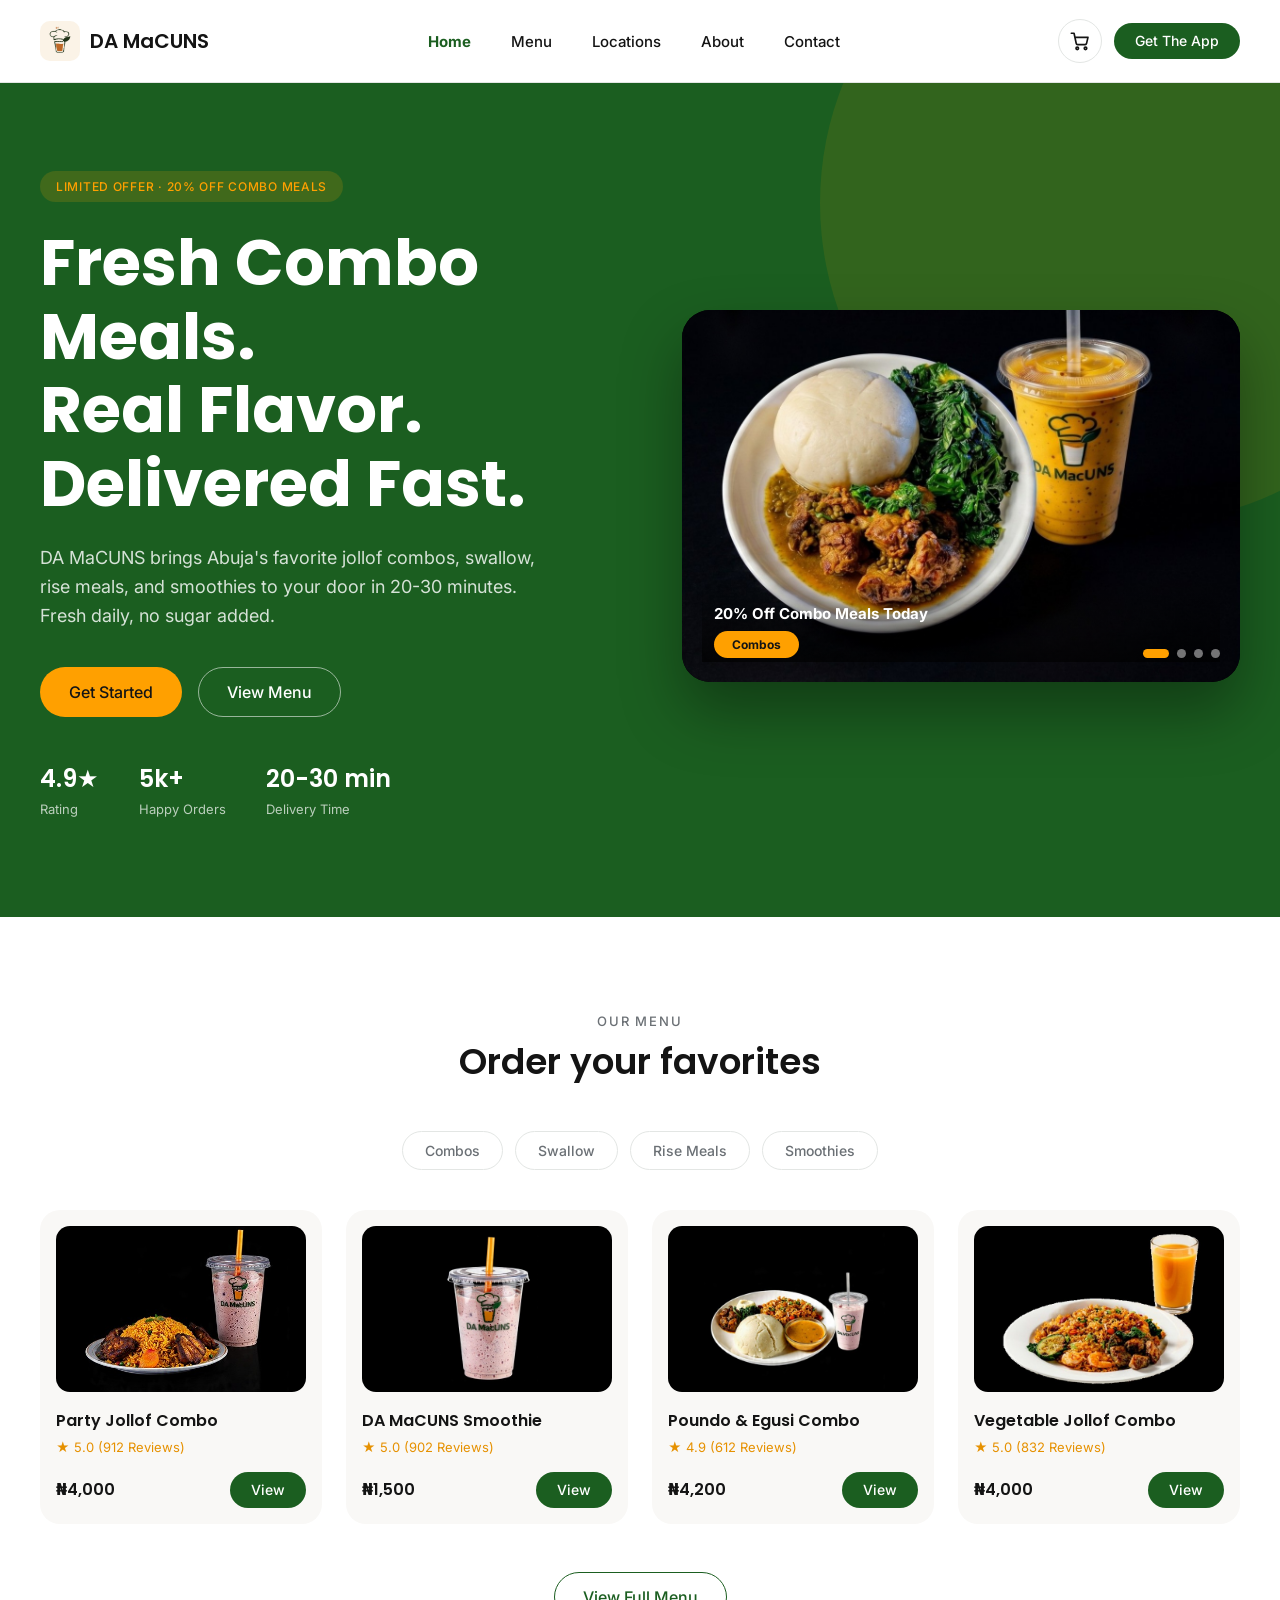
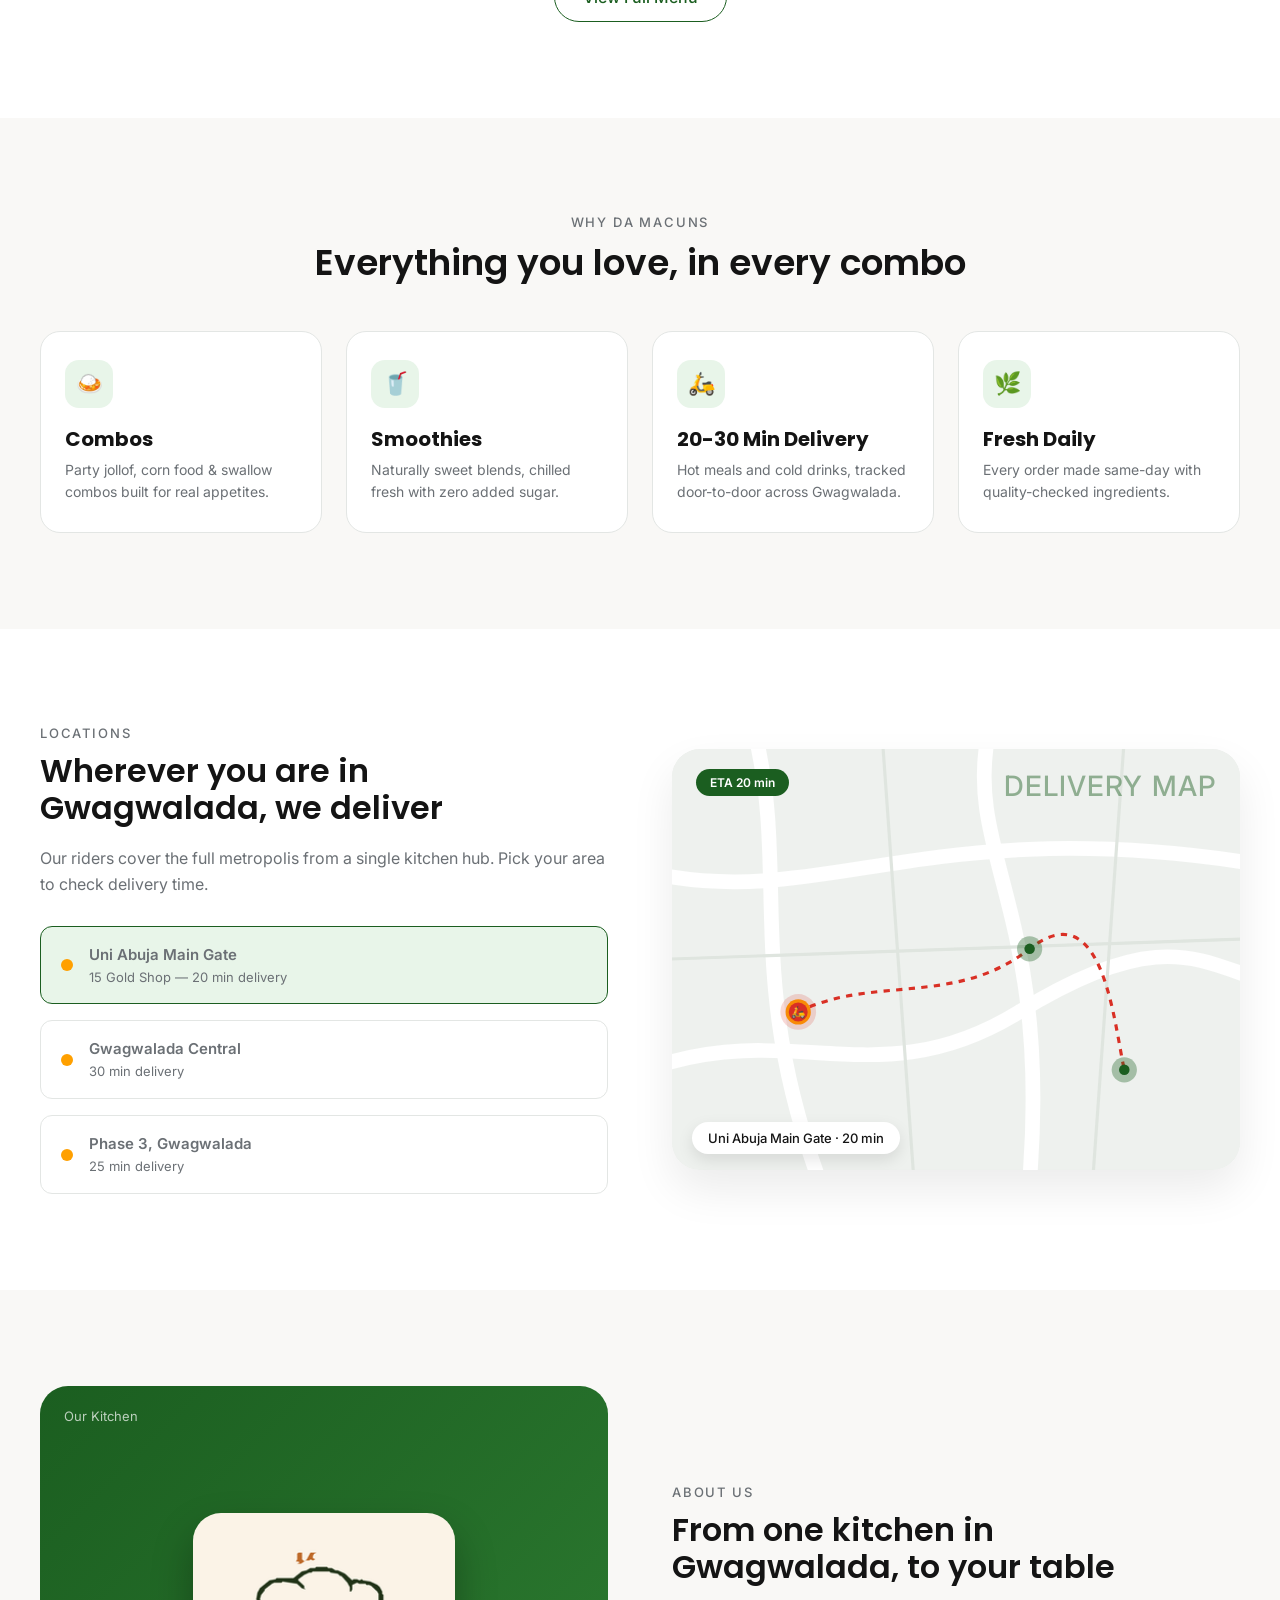
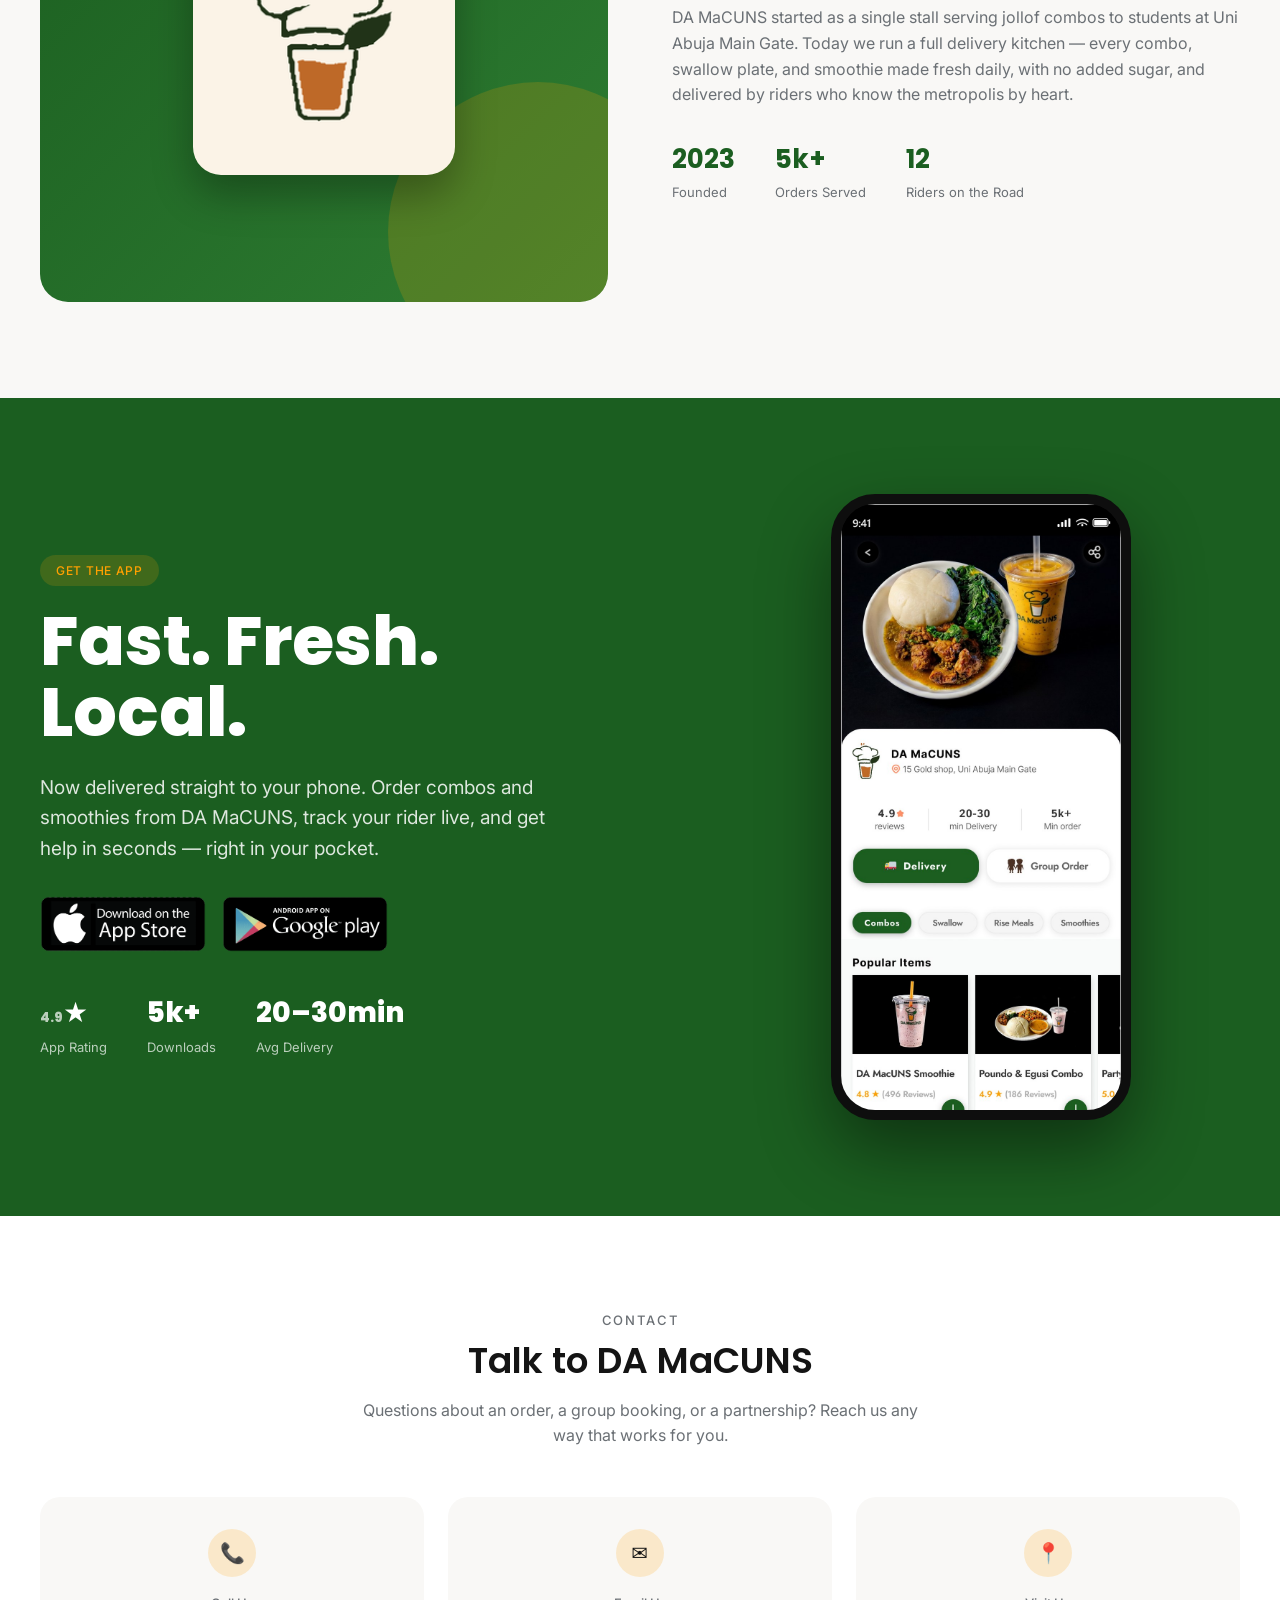
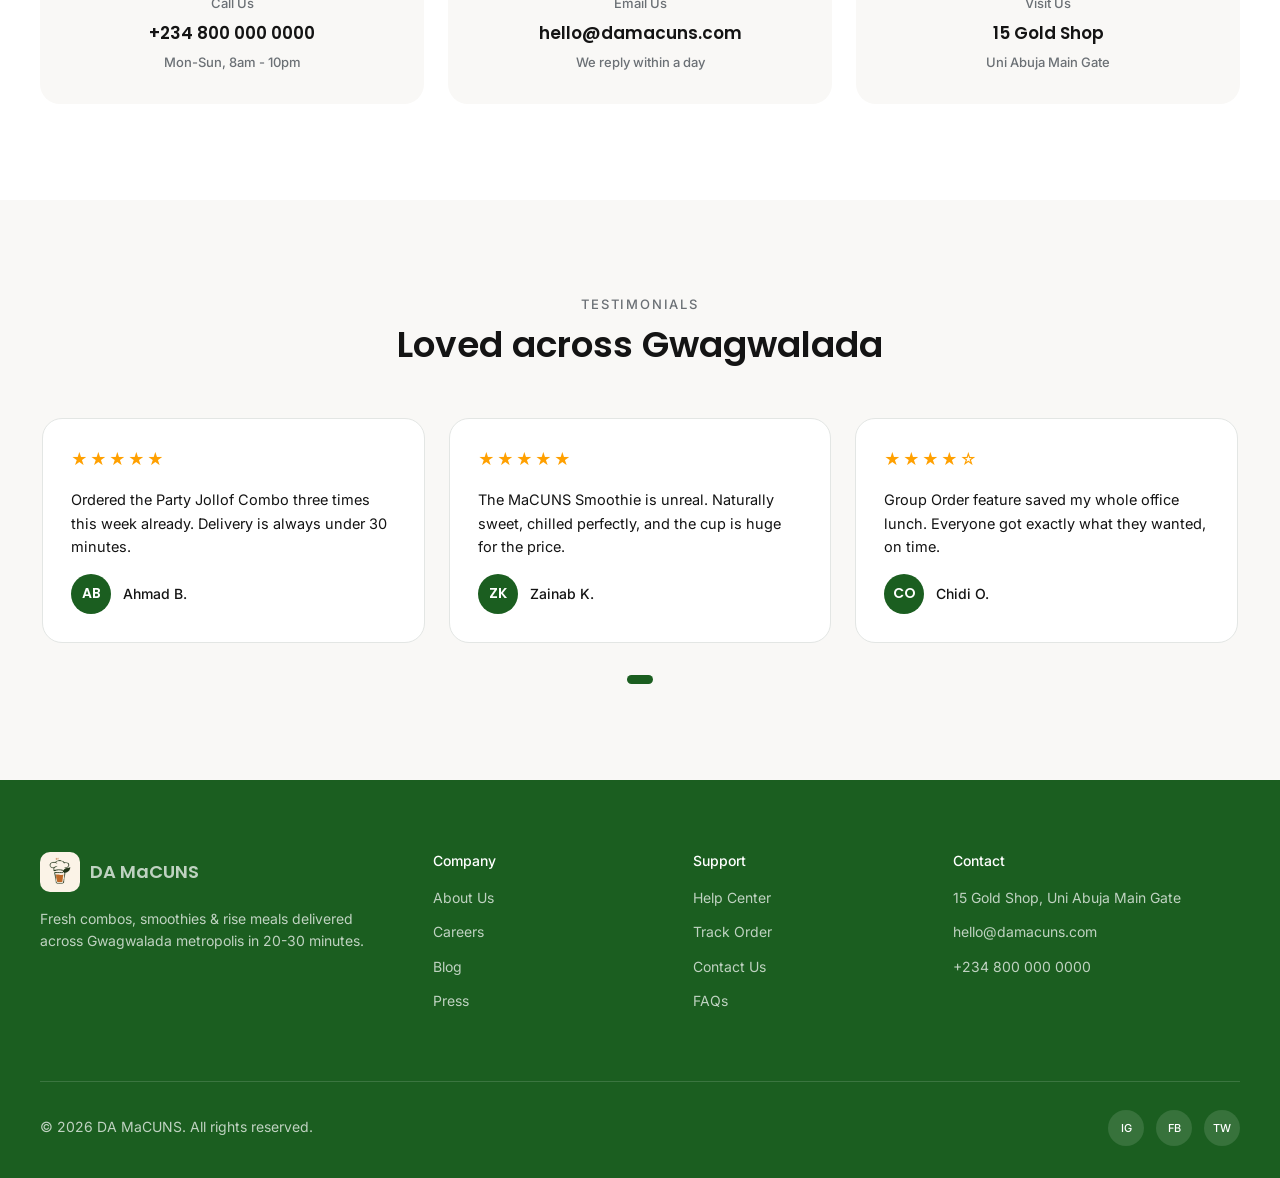
==== commit 035db83f: "Mobile menu: floating dropdown card Co-Authored-By: Claude Opus 5.5 <noreply@anthropic.com>" ====
--- a/index.html
+++ b/index.html
@@ -28,6 +28,7 @@
         <li><a href="#locations">Locations</a></li>
         <li><a href="#about">About</a></li>
         <li><a href="#contact">Contact</a></li>
+        <li class="nav-cta"><a class="btn btn-primary" href="#get-app">Get The App</a></li>
       </ul>
     </nav>
     <div class="nav-actions">
--- a/style.css
+++ b/style.css
@@ -328,3 +328,22 @@
 .hero-dots button { width: 9px; height: 9px; padding: 0; border: 0; border-radius: 999px; background: rgba(255,255,255,.45); cursor: pointer; transition: width .25s, background .25s; }
 .hero-dots button.on { width: 26px; background: var(--amber); }
 @media (prefers-reduced-motion: reduce) { .hero-slider .slide { transition: none; transform: none; } }
+
+/* ---------- Mobile menu: floating dropdown card (v3) ---------- */
+.nav-links .nav-cta { display: none; }
+@media (max-width: 720px) {
+  .site-header .nav-links { display: flex; flex-direction: column; gap: 4px; position: absolute; top: calc(100% + 8px); right: 16px; left: auto; width: min(300px, calc(100% - 32px)); margin: 0; padding: 10px; background: var(--white); border: 1px solid var(--line); border-radius: 18px; box-shadow: 0 20px 48px rgba(0,0,0,.18); opacity: 0; visibility: hidden; transform: translateY(-8px); pointer-events: none; transition: opacity .2s ease, transform .2s ease, visibility .2s; }
+  .site-header .nav-links.open { opacity: 1; visibility: visible; transform: none; pointer-events: auto; }
+  .site-header .nav-links li { margin: 0; width: 100%; }
+  .site-header .nav-links a { display: block; padding: 15px 16px; border: 0; border-radius: 12px; font: 500 16px var(--font-body); color: var(--ink); }
+  .site-header .nav-links a:hover, .site-header .nav-links a:active { background: var(--mint); color: var(--green); }
+  .site-header .nav-links a[aria-current="page"] { background: var(--mint); color: var(--green); font-weight: 700; }
+  .site-header .nav-links .nav-cta { display: block; margin-top: 6px; }
+  .site-header .nav-links .nav-cta a { background: var(--amber); color: var(--ink); text-align: center; font-weight: 600; border-radius: 999px; padding: 16px; }
+  .site-header .nav-links .nav-cta a:hover { background: var(--amber-dark); color: var(--ink); }
+  .nav-toggle { border: 1.5px solid var(--line); border-radius: 12px; width: 46px; height: 46px; padding: 0; display: grid; place-content: center; }
+  .nav-toggle span { margin: 3px 0; }
+  .nav-toggle[aria-expanded="true"] span:nth-child(1) { transform: translateY(8px) rotate(45deg); }
+  .nav-toggle[aria-expanded="true"] span:nth-child(2) { opacity: 0; }
+  .nav-toggle[aria-expanded="true"] span:nth-child(3) { transform: translateY(-8px) rotate(-45deg); }
+}
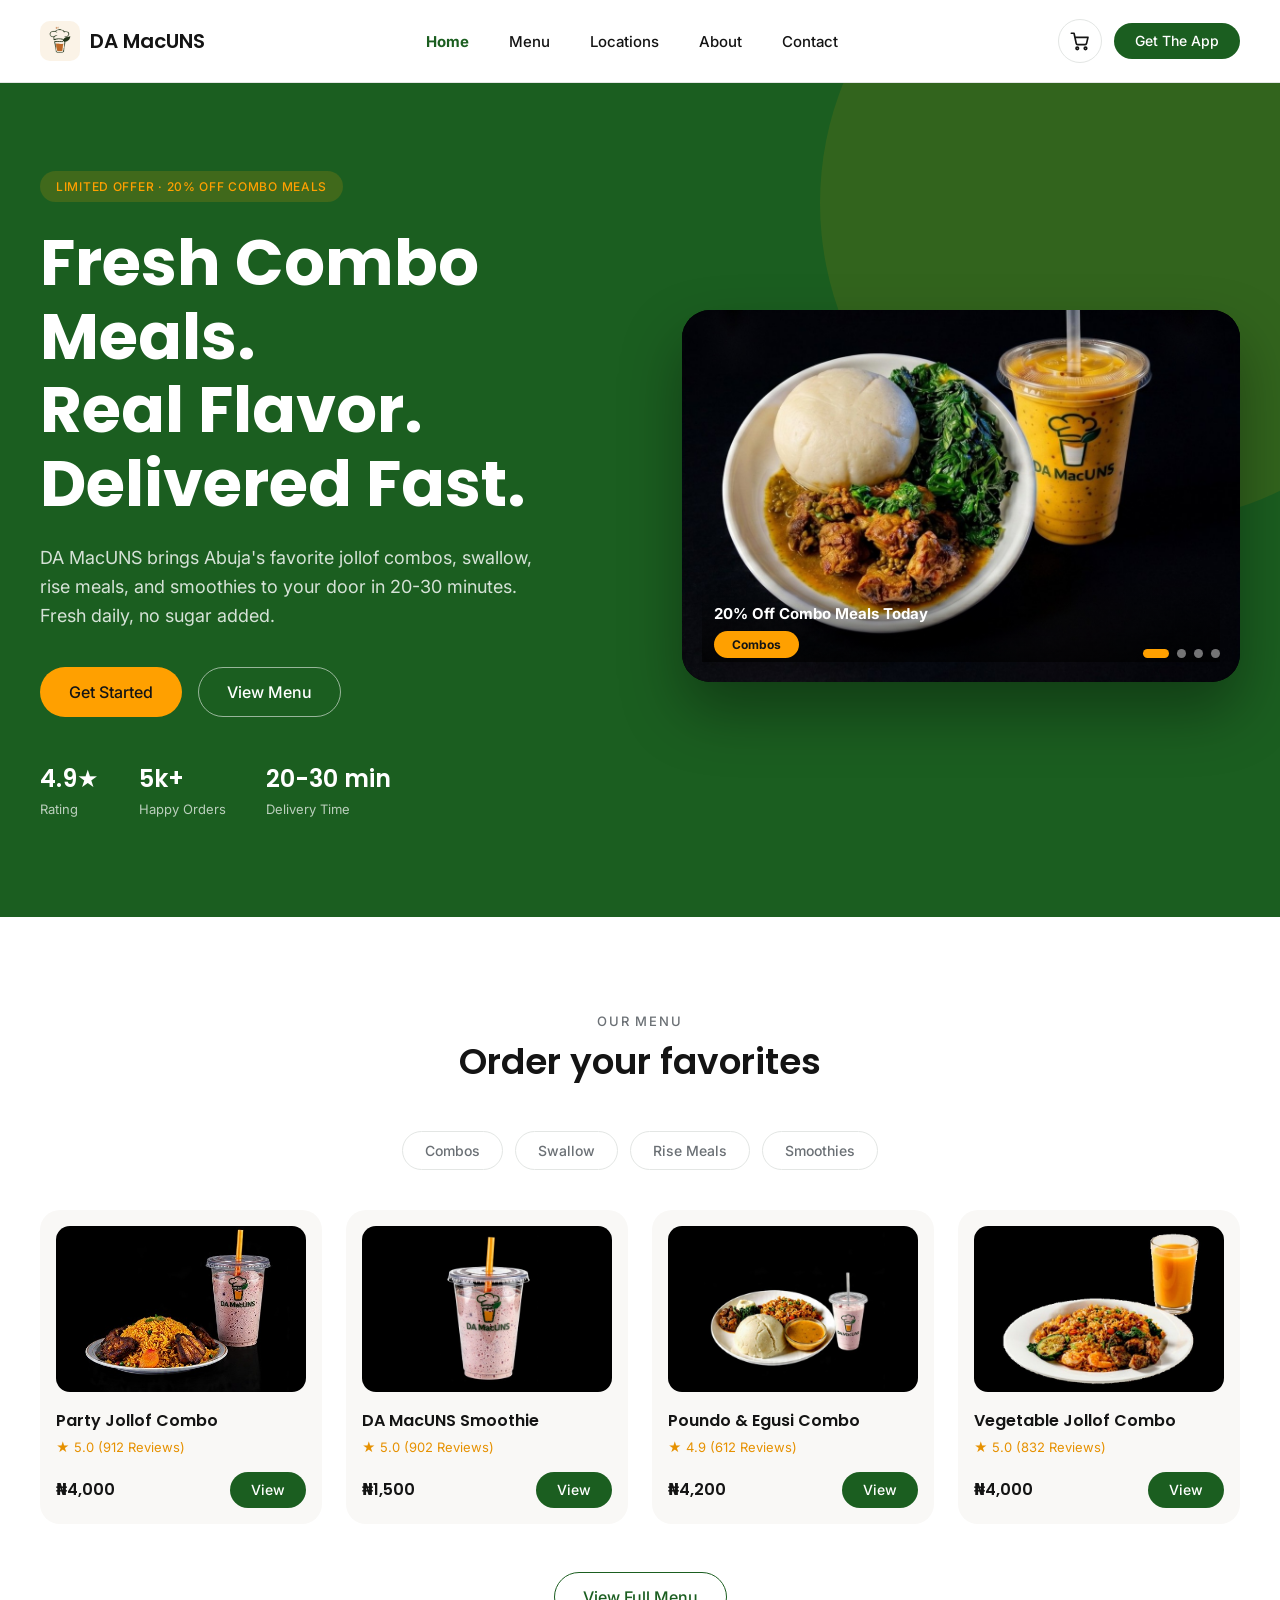
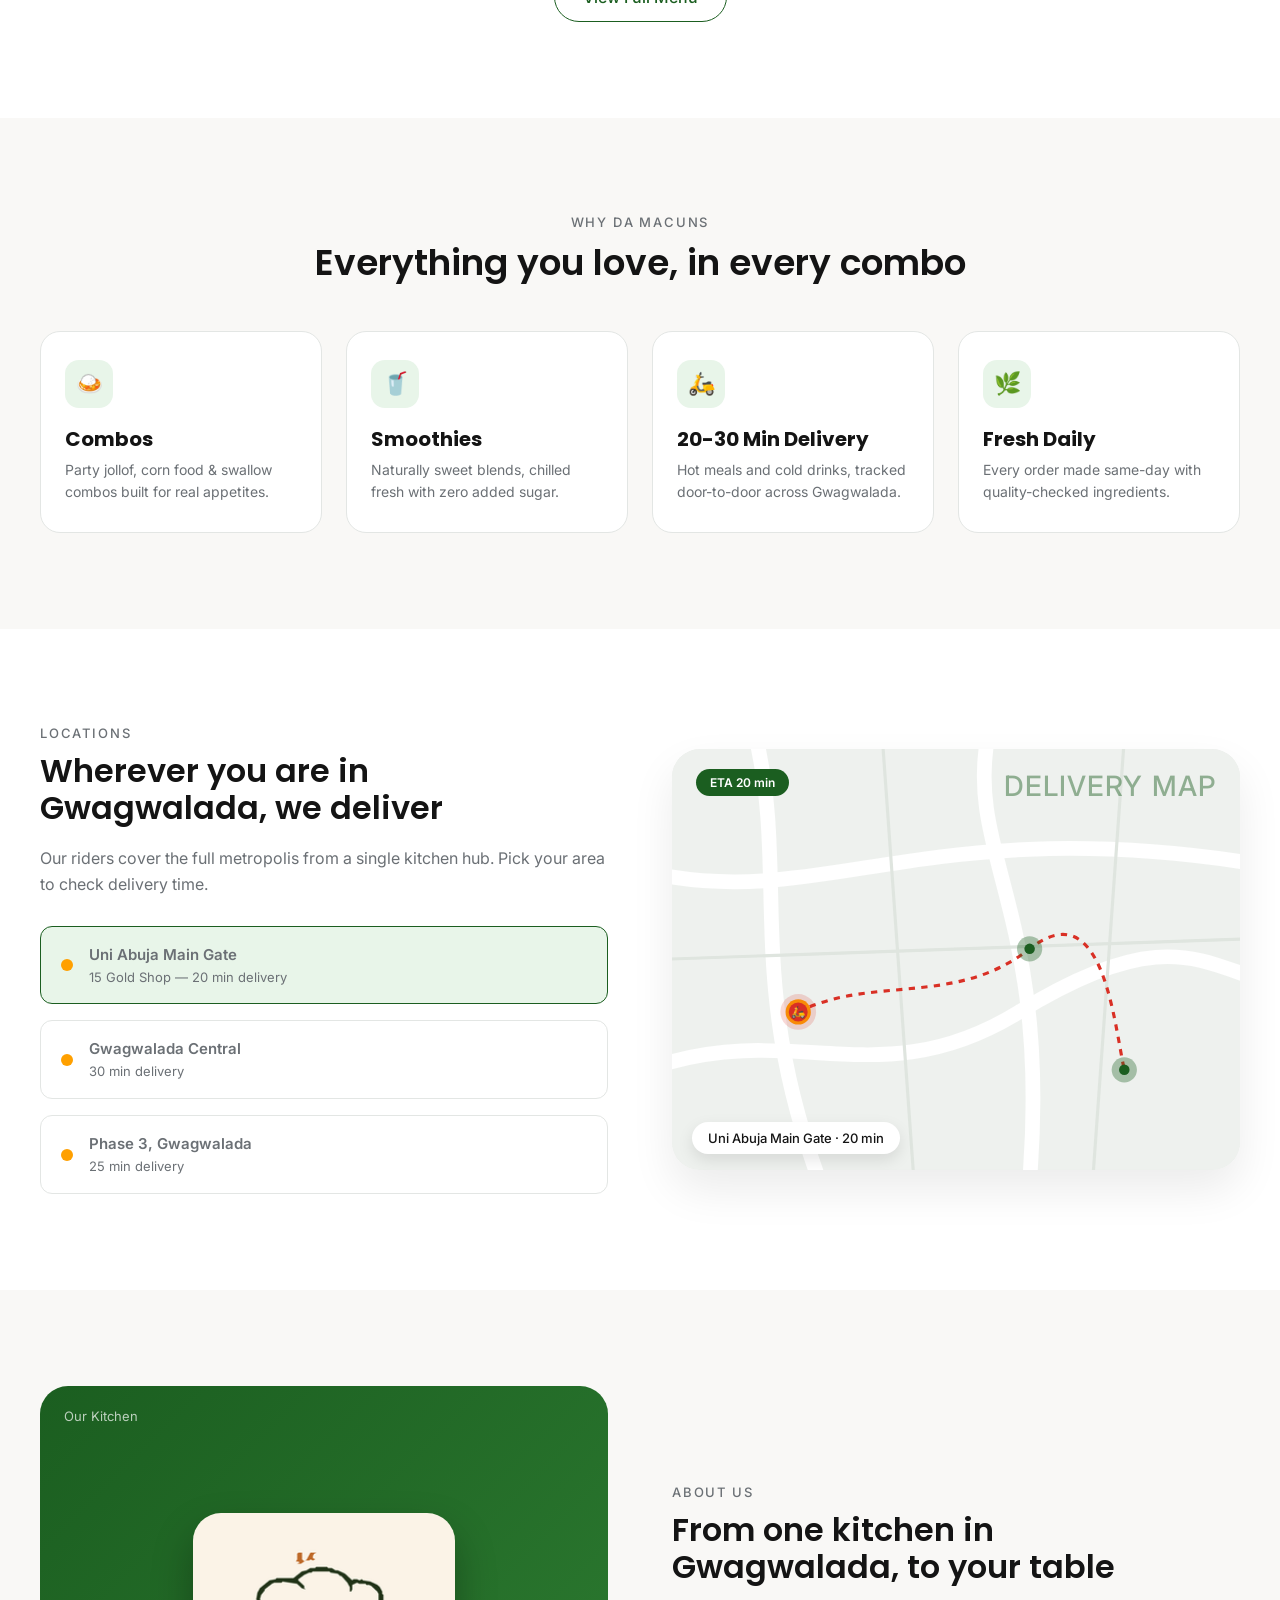
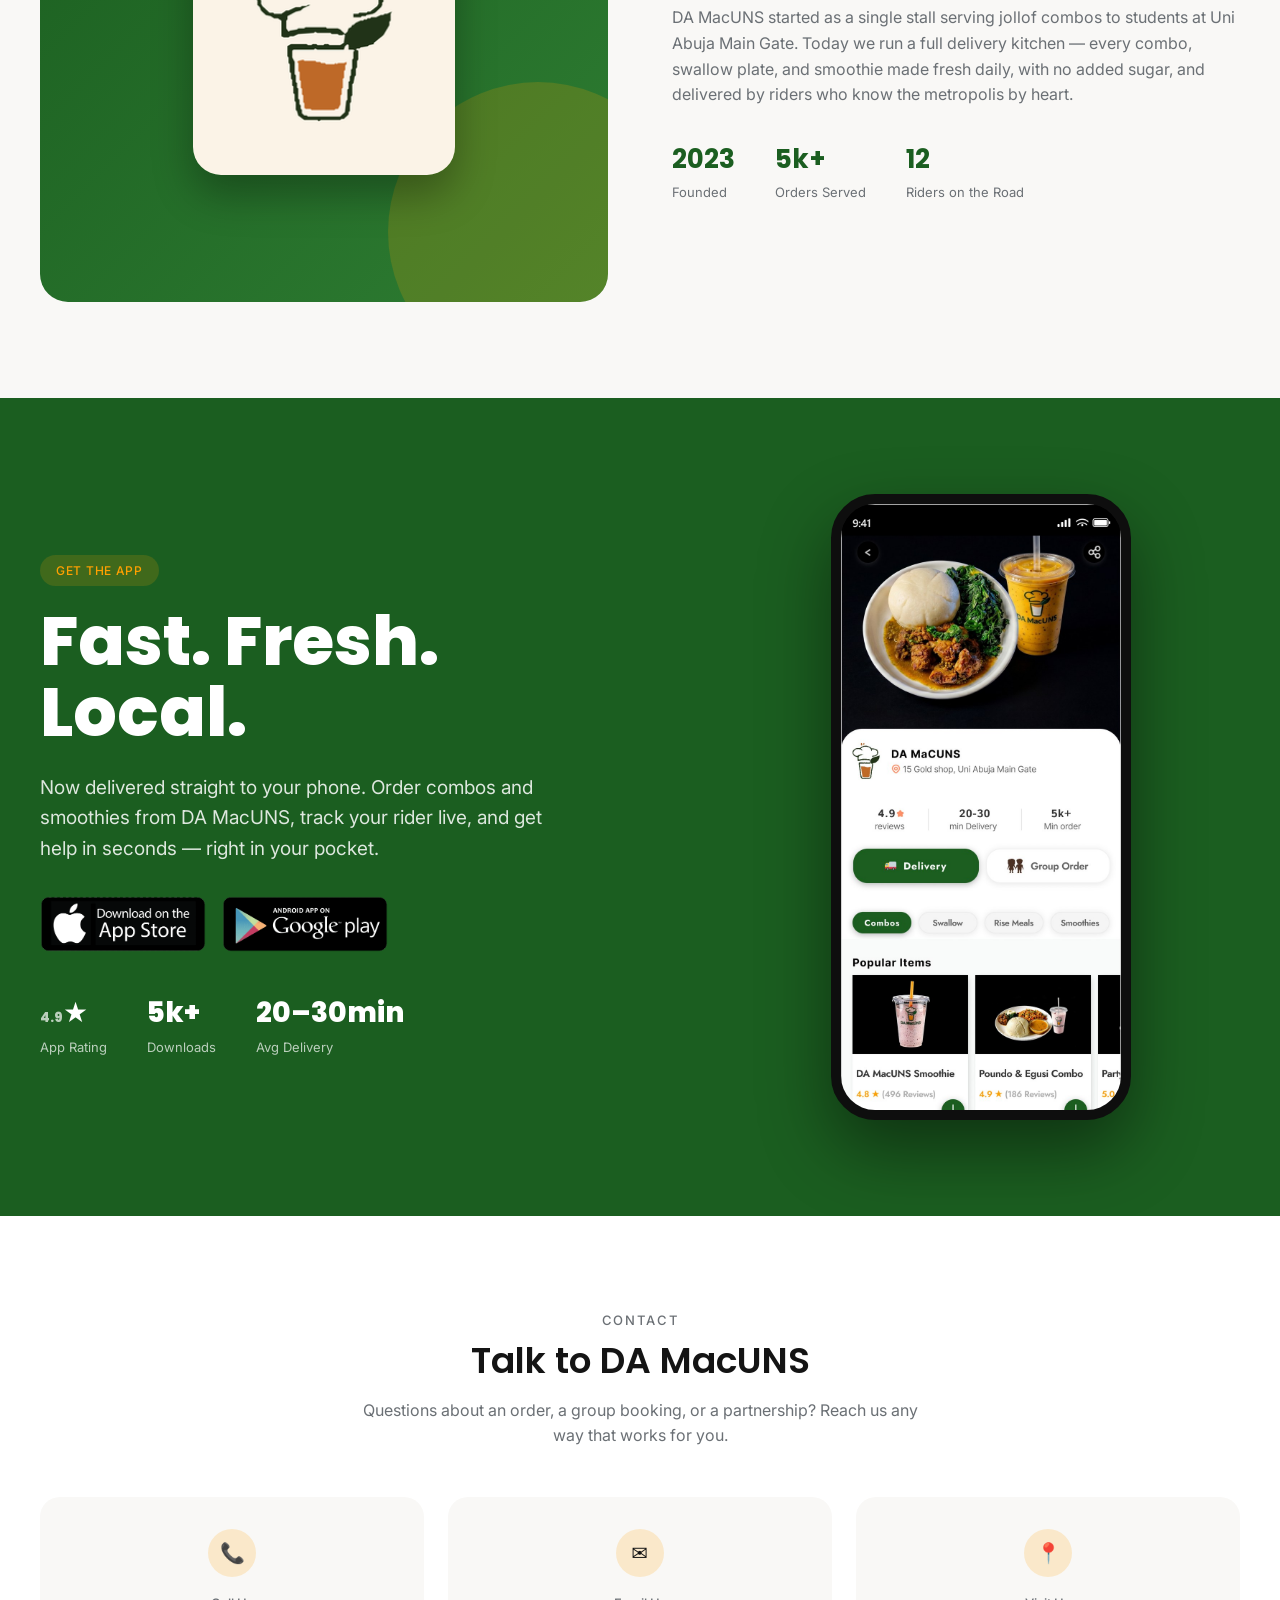
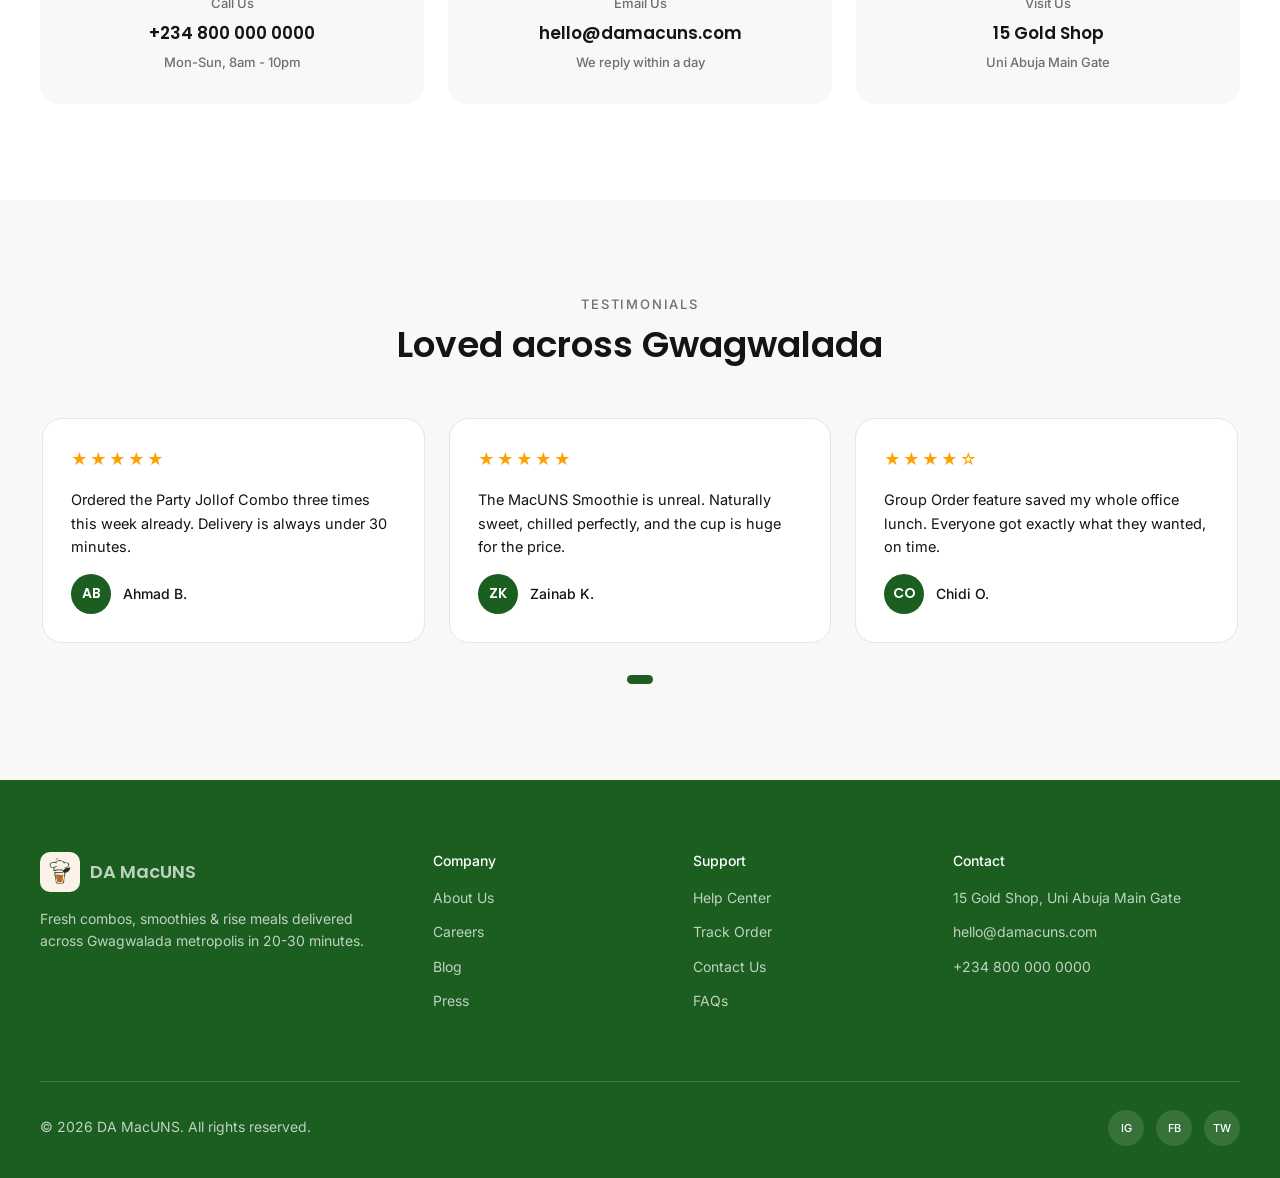
==== commit 61cf39b9: "Unify brand spelling to DA MacUNS Co-Authored-By: Claude Opus 5.5 <noreply@anthropic.com>" ====
--- a/index.html
+++ b/index.html
@@ -3,9 +3,9 @@
 <head>
   <meta charset="UTF-8">
   <meta name="viewport" content="width=device-width, initial-scale=1">
-  <title>DA MaCUNS | Fresh Combos. Real Flavor. Delivered Fast.</title>
-  <meta name="description" content="DA MaCUNS delivers jollof combos, swallow, rice meals and smoothies across Gwagwalada in 20-30 minutes.">
-  <meta property="og:title" content="DA MaCUNS | Fresh Combos. Real Flavor. Delivered Fast.">
+  <title>DA MacUNS | Fresh Combos. Real Flavor. Delivered Fast.</title>
+  <meta name="description" content="DA MacUNS delivers jollof combos, swallow, rice meals and smoothies across Gwagwalada in 20-30 minutes.">
+  <meta property="og:title" content="DA MacUNS | Fresh Combos. Real Flavor. Delivered Fast.">
   <meta property="og:description" content="Campus and UniAbuja Gwagwalada food and smoothie delivery.">
   <meta property="og:image" content="images/og-share.png">
   <meta name="theme-color" content="#1B5E20">
@@ -20,7 +20,7 @@
 
 <header class="site-header">
   <div class="container nav">
-    <a class="brand" href="index.html" aria-label="DA MaCUNS home"><img src="images/logo.png" alt="" width="40" height="40">DA MaCUNS</a>
+    <a class="brand" href="index.html" aria-label="DA MacUNS home"><img src="images/logo.png" alt="" width="40" height="40">DA MacUNS</a>
     <nav aria-label="Main">
       <ul class="nav-links" id="nav-links">
         <li><a href="index.html" aria-current="page">Home</a></li>
@@ -49,7 +49,7 @@
       <div>
         <span class="tag">Limited offer · 20% off combo meals</span>
         <h1 id="hero-title">Fresh Combo Meals.<br>Real Flavor.<br>Delivered Fast.</h1>
-        <p class="lead">DA MaCUNS brings Abuja's favorite jollof combos, swallow, rise meals, and smoothies to your door in 20-30 minutes. Fresh daily, no sugar added.</p>
+        <p class="lead">DA MacUNS brings Abuja's favorite jollof combos, swallow, rise meals, and smoothies to your door in 20-30 minutes. Fresh daily, no sugar added.</p>
         <div class="cta-row">
           <a class="btn btn-amber" href="#get-app">Get Started</a>
           <a class="btn btn-ghost" href="#menu">View Menu</a>
@@ -61,9 +61,9 @@
         </div>
       </div>
       <div class="hero-visual hero-slider" id="hero-slider" aria-roledescription="carousel" aria-label="Featured combo meals">
-        <img class="slide is-active" src="images/hero-plate-clean.jpg" alt="Poundo and egusi with a DA MaCUNS smoothie" width="1184" height="830">
-        <img class="slide" src="images/hero-slide-party-jollof.jpg" alt="Party jollof with a DA MaCUNS smoothie" width="1072" height="640">
-        <img class="slide" src="images/hero-slide-poundo-egusi.jpg" alt="Poundo and egusi combo with a DA MaCUNS smoothie" width="1072" height="640">
+        <img class="slide is-active" src="images/hero-plate-clean.jpg" alt="Poundo and egusi with a DA MacUNS smoothie" width="1184" height="830">
+        <img class="slide" src="images/hero-slide-party-jollof.jpg" alt="Party jollof with a DA MacUNS smoothie" width="1072" height="640">
+        <img class="slide" src="images/hero-slide-poundo-egusi.jpg" alt="Poundo and egusi combo with a DA MacUNS smoothie" width="1072" height="640">
         <img class="slide" src="images/hero-slide-veg-jollof.jpg" alt="Vegetable jollof with orange juice" width="1072" height="640">
         <div class="hero-caption"><strong>20% Off Combo Meals Today</strong><a class="chip-amber" href="#menu">Combos</a></div>
         <div class="hero-dots" role="group" aria-label="Choose slide"><button type="button" aria-label="Slide 1"></button><button type="button" aria-label="Slide 2"></button><button type="button" aria-label="Slide 3"></button><button type="button" aria-label="Slide 4"></button></div>
@@ -91,8 +91,8 @@
           <div class="card-foot"><span class="price">₦4,000</span><button class="btn btn-primary btn-sm" data-view="party-jollof">View</button></div>
         </article>
         <article class="card reveal" data-id="smoothie">
-          <div class="card-photo"><img src="images/smoothie.jpg" alt="DA MaCUNS Smoothie" loading="lazy"></div>
-          <h3>DA MaCUNS Smoothie</h3><span class="rating">5.0 (902 Reviews)</span>
+          <div class="card-photo"><img src="images/smoothie.jpg" alt="DA MacUNS Smoothie" loading="lazy"></div>
+          <h3>DA MacUNS Smoothie</h3><span class="rating">5.0 (902 Reviews)</span>
           <div class="card-foot"><span class="price">₦1,500</span><button class="btn btn-primary btn-sm" data-view="smoothie">View</button></div>
         </article>
         <article class="card reveal" data-id="poundo-egusi">
@@ -111,8 +111,8 @@
           <div class="card-foot"><span class="price">₦1,500</span><button class="btn btn-primary btn-sm" data-view="orange-smoothie">View</button></div>
         </article>
         <article class="card extra" data-id="smoothie-3000" hidden>
-          <div class="card-photo"><img src="images/smoothie.jpg" alt="DA MaCUNS Smoothie" loading="lazy"></div>
-          <h3>DA MaCUNS Smoothie</h3><span class="rating">5.0 (901 Reviews)</span>
+          <div class="card-photo"><img src="images/smoothie.jpg" alt="DA MacUNS Smoothie" loading="lazy"></div>
+          <h3>DA MacUNS Smoothie</h3><span class="rating">5.0 (901 Reviews)</span>
           <div class="card-foot"><span class="price">₦3,000</span><button class="btn btn-primary btn-sm" data-view="smoothie-3000">View</button></div>
         </article>
       </div>
@@ -121,11 +121,11 @@
     </div>
   </section>
 
-  <!-- Why DA MaCUNS -->
+  <!-- Why DA MacUNS -->
   <section class="section section-alt" id="why" aria-labelledby="why-title">
     <div class="container">
       <div class="section-head reveal">
-        <p class="eyebrow">Why DA MaCUNS</p>
+        <p class="eyebrow">Why DA MacUNS</p>
         <h2 class="section-title" id="why-title">Everything you love, in every combo</h2>
       </div>
       <div class="grid-4">
@@ -175,11 +175,11 @@
   <section class="section section-alt" id="about" aria-labelledby="about-title">
     <div class="container split">
       <!-- REPLACE: this block with the kitchen photo from Figma (save as images/kitchen.jpg and use <img>) -->
-      <div class="about-art reveal"><small>Our Kitchen</small><img src="images/logo.png" alt="DA MaCUNS logo"></div>
+      <div class="about-art reveal"><small>Our Kitchen</small><img src="images/logo.png" alt="DA MacUNS logo"></div>
       <div class="reveal" data-count-wrap>
         <p class="eyebrow left">About us</p>
         <h2 id="about-title">From one kitchen in<br>Gwagwalada, to your table</h2>
-        <p class="copy">DA MaCUNS started as a single stall serving jollof combos to students at Uni Abuja Main Gate. Today we run a full delivery kitchen — every combo, swallow plate, and smoothie made fresh daily, with no added sugar, and delivered by riders who know the metropolis by heart.</p>
+        <p class="copy">DA MacUNS started as a single stall serving jollof combos to students at Uni Abuja Main Gate. Today we run a full delivery kitchen — every combo, swallow plate, and smoothie made fresh daily, with no added sugar, and delivered by riders who know the metropolis by heart.</p>
         <div class="about-stats">
           <div><strong data-count="2023" data-from="2000">2023</strong><span>Founded</span></div>
           <div><strong data-count="5" data-suffix="k+">5k+</strong><span>Orders Served</span></div>
@@ -195,10 +195,10 @@
       <div data-count-wrap class="reveal">
         <span class="tag">Get the app</span>
         <h2 id="app-title">Fast. Fresh.<br>Local.</h2>
-        <p class="lead">Now delivered straight to your phone. Order combos and smoothies from DA MaCUNS, track your rider live, and get help in seconds — right in your pocket.</p>
+        <p class="lead">Now delivered straight to your phone. Order combos and smoothies from DA MacUNS, track your rider live, and get help in seconds — right in your pocket.</p>
         <div class="badges">
-          <a href="#get-app" data-toast="The DA MaCUNS app is launching soon. Place your order on the website for now." aria-label="Download on the App Store"><img src="images/badge-appstore.png" alt="Download on the App Store"></a>
-          <a href="#get-app" data-toast="The DA MaCUNS app is launching soon. Place your order on the website for now." aria-label="Get it on Google Play"><img src="images/badge-googleplay.png" alt="Get it on Google Play"></a>
+          <a href="#get-app" data-toast="The DA MacUNS app is launching soon. Place your order on the website for now." aria-label="Download on the App Store"><img src="images/badge-appstore.png" alt="Download on the App Store"></a>
+          <a href="#get-app" data-toast="The DA MacUNS app is launching soon. Place your order on the website for now." aria-label="Get it on Google Play"><img src="images/badge-googleplay.png" alt="Get it on Google Play"></a>
         </div>
         <div class="stats">
           <div class="stat"><strong><span data-count="4.9">4.9</span>★</strong><span>App Rating</span></div>
@@ -207,7 +207,7 @@
         </div>
       </div>
       <!-- REPLACE: images/app-screen.jpg with the "phone in hand" mockup from Figma if preferred -->
-      <div class="phone reveal"><img src="images/app-screen.jpg" alt="DA MaCUNS app: restaurant screen" width="780" height="1688" loading="lazy"></div>
+      <div class="phone reveal"><img src="images/app-screen.jpg" alt="DA MacUNS app: restaurant screen" width="780" height="1688" loading="lazy"></div>
     </div>
   </section>
 
@@ -216,7 +216,7 @@
     <div class="container">
       <div class="section-head reveal">
         <p class="eyebrow">Contact</p>
-        <h2 class="section-title" id="contact-title">Talk to DA MaCUNS</h2>
+        <h2 class="section-title" id="contact-title">Talk to DA MacUNS</h2>
         <p class="lede">Questions about an order, a group booking, or a partnership? Reach us any way that works for you.</p>
       </div>
       <div class="grid-3">
@@ -237,7 +237,7 @@
       <div class="carousel">
         <div class="track" id="track" tabindex="0" aria-label="Customer reviews">
           <figure class="review" style="margin:0"><div class="stars" aria-label="5 out of 5 stars">★★★★★</div><p>Ordered the Party Jollof Combo three times this week already. Delivery is always under 30 minutes.</p><figcaption class="who"><span class="avatar">AB</span>Ahmad B.</figcaption></figure>
-          <figure class="review" style="margin:0"><div class="stars" aria-label="5 out of 5 stars">★★★★★</div><p>The MaCUNS Smoothie is unreal. Naturally sweet, chilled perfectly, and the cup is huge for the price.</p><figcaption class="who"><span class="avatar">ZK</span>Zainab K.</figcaption></figure>
+          <figure class="review" style="margin:0"><div class="stars" aria-label="5 out of 5 stars">★★★★★</div><p>The MacUNS Smoothie is unreal. Naturally sweet, chilled perfectly, and the cup is huge for the price.</p><figcaption class="who"><span class="avatar">ZK</span>Zainab K.</figcaption></figure>
           <figure class="review" style="margin:0"><div class="stars" aria-label="4 out of 5 stars">★★★★☆</div><p>Group Order feature saved my whole office lunch. Everyone got exactly what they wanted, on time.</p><figcaption class="who"><span class="avatar">CO</span>Chidi O.</figcaption></figure>
         </div>
         <div class="dots" id="dots"></div>
@@ -250,15 +250,15 @@
   <div class="container">
     <div class="footer-grid">
       <div>
-        <a class="brand" href="index.html"><img src="images/logo.png" alt="" width="40" height="40">DA MaCUNS</a>
+        <a class="brand" href="index.html"><img src="images/logo.png" alt="" width="40" height="40">DA MacUNS</a>
         <p>Fresh combos, smoothies &amp; rise meals delivered across Gwagwalada metropolis in 20-30 minutes.</p>
       </div>
-      <div><h4>Company</h4><ul><li><a href="#about">About Us</a></li><li><a href="mailto:hello@damacuns.com?subject=Careers%20at%20DA%20MaCUNS">Careers</a></li><li><a href="#" data-toast="Our blog is coming soon.">Blog</a></li><li><a href="mailto:hello@damacuns.com?subject=Press%20enquiry">Press</a></li></ul></div>
+      <div><h4>Company</h4><ul><li><a href="#about">About Us</a></li><li><a href="mailto:hello@damacuns.com?subject=Careers%20at%20DA%20MacUNS">Careers</a></li><li><a href="#" data-toast="Our blog is coming soon.">Blog</a></li><li><a href="mailto:hello@damacuns.com?subject=Press%20enquiry">Press</a></li></ul></div>
       <div><h4>Support</h4><ul><li><a href="#" data-open-faq>Help Center</a></li><li><a href="#get-app" data-toast="Live order tracking is available in the app.">Track Order</a></li><li><a href="#contact">Contact Us</a></li><li><a href="#" data-open-faq>FAQs</a></li></ul></div>
       <div><h4>Contact</h4><ul><li>15 Gold Shop, Uni Abuja Main Gate</li><li><a href="mailto:hello@damacuns.com">hello@damacuns.com</a></li><li><a href="tel:+2348000000000">+234 800 000 0000</a></li></ul></div>
     </div>
     <div class="footer-bottom">
-      <p>© 2026 DA MaCUNS. All rights reserved.</p>
+      <p>© 2026 DA MacUNS. All rights reserved.</p>
       <div class="social" aria-label="Social media">
         <a href="#" data-toast="Our Instagram page launches with the app." aria-label="Instagram">IG</a>
         <a href="#" data-toast="Our Facebook page launches with the app." aria-label="Facebook">FB</a>
--- a/style.css
+++ b/style.css
@@ -1,4 +1,4 @@
-/* DA MaCUNS website styles
+/* DA MacUNS website styles
    Design tokens come from the style guide: website = Poppins (headings) + Inter (body). */
 :root {
   --green: #1B5E20;
